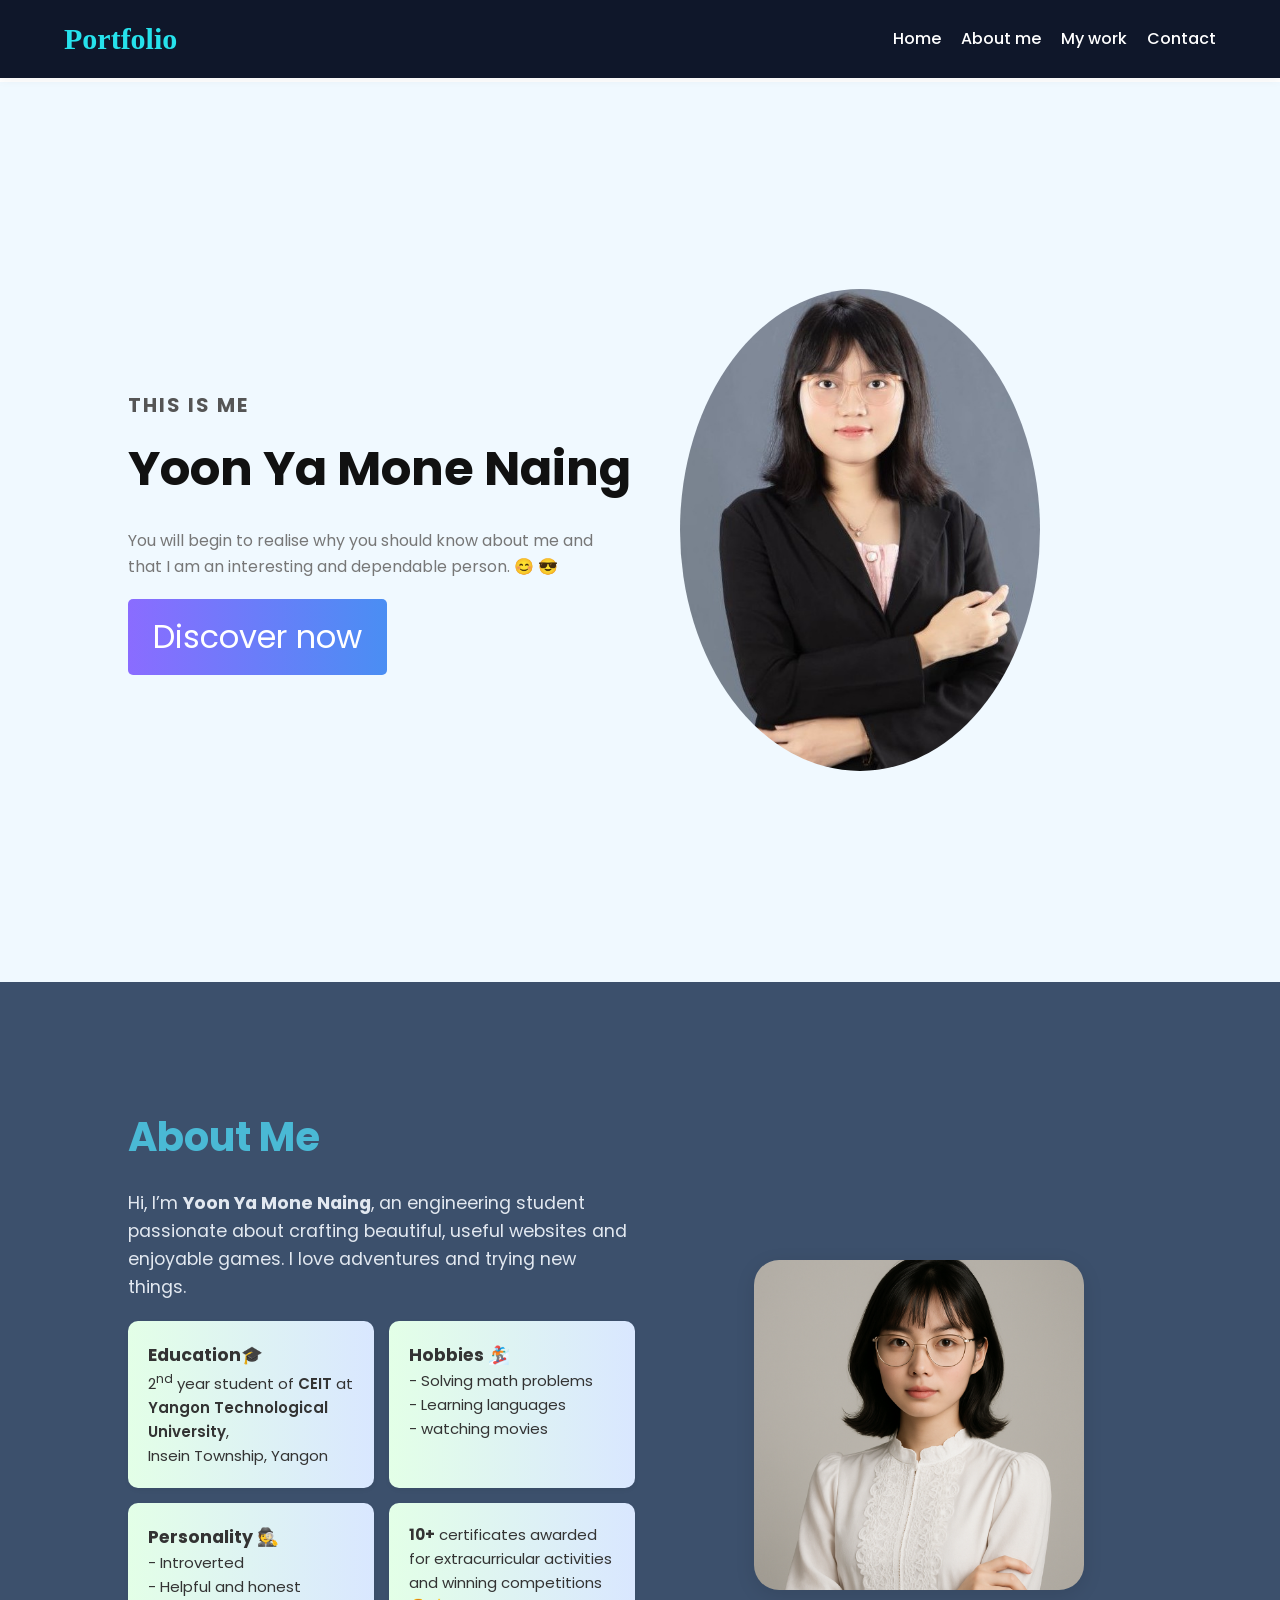
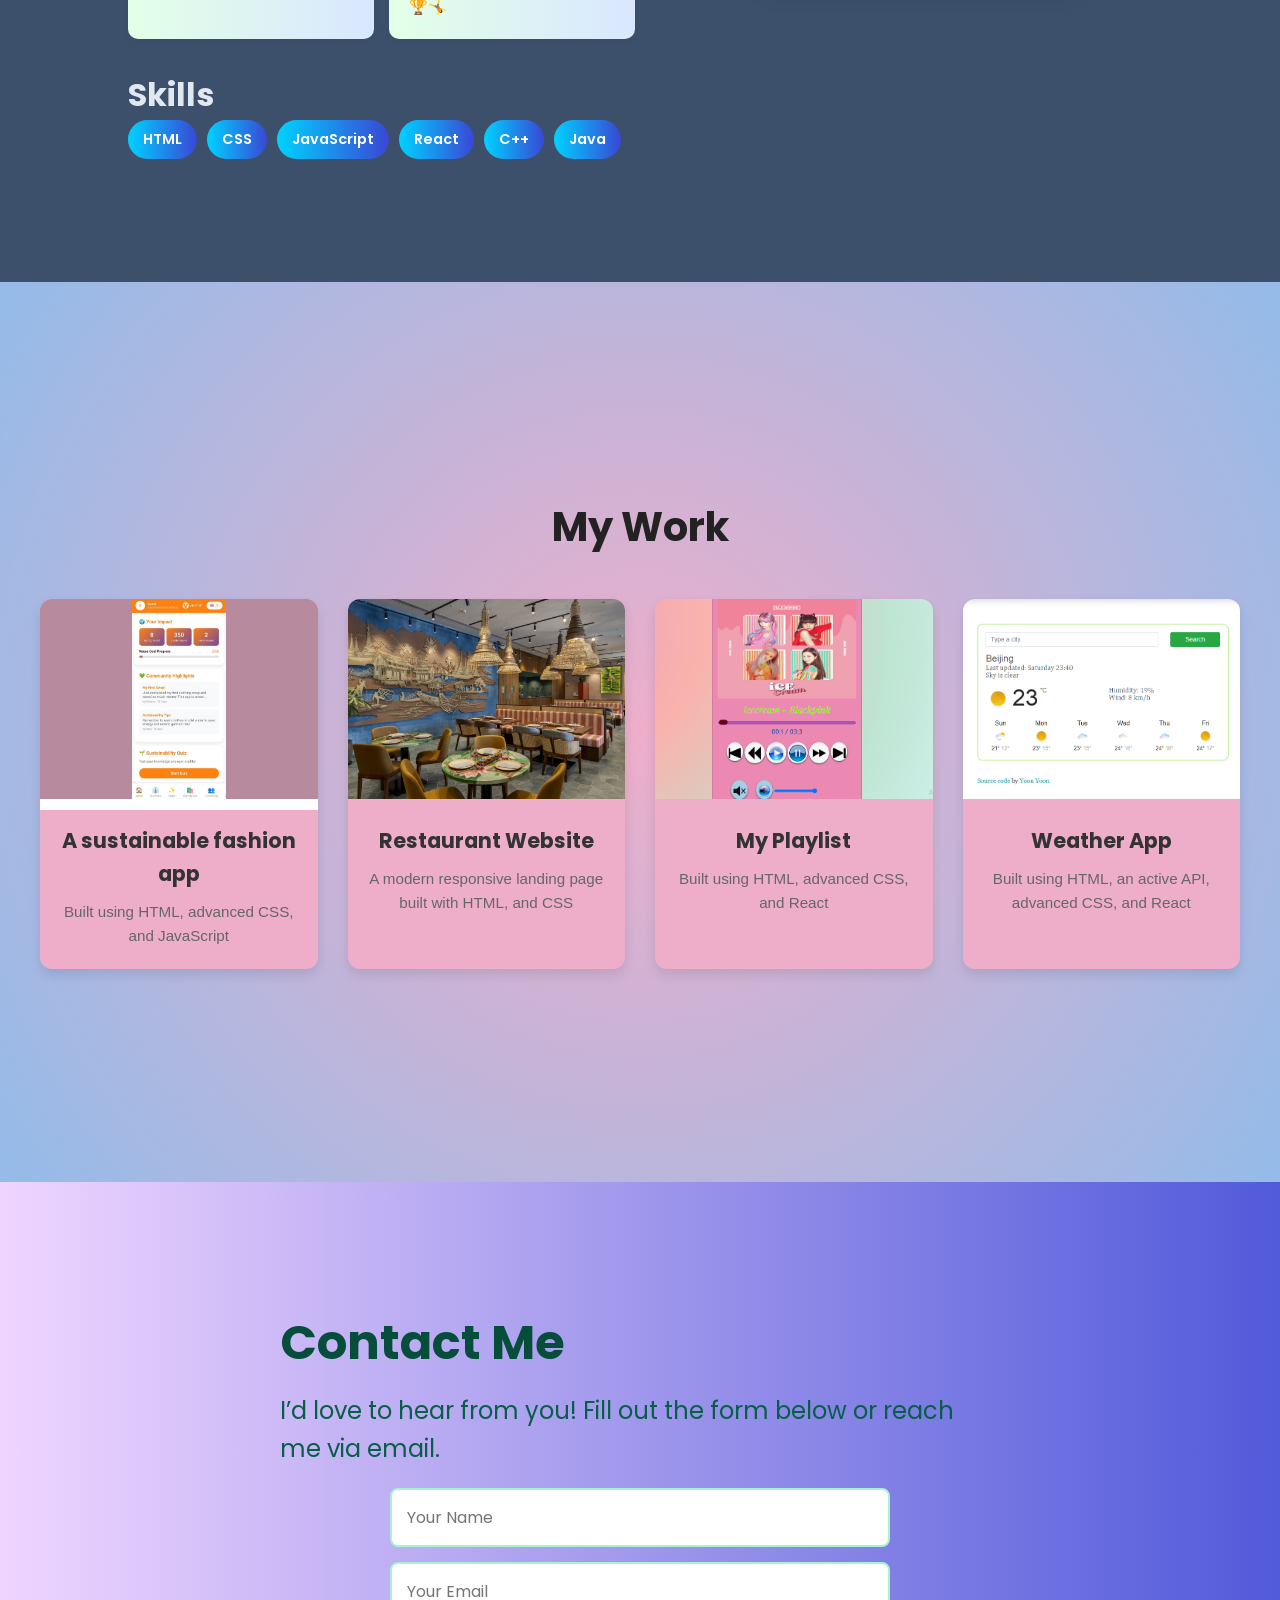
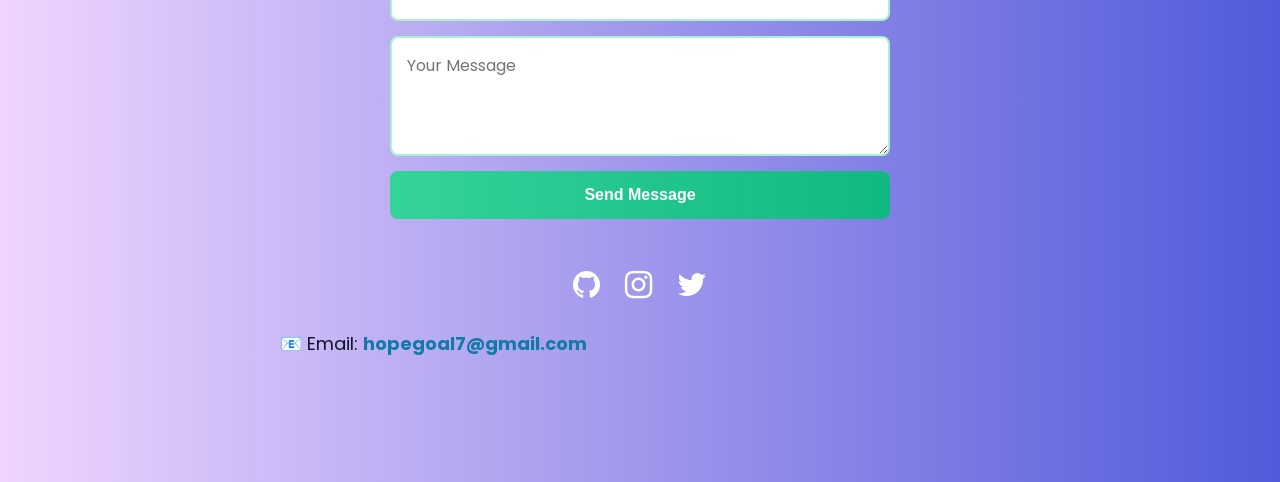
==== index.html @ b11a6882 "Add files via upload" ====
<!DOCTYPE html>
<html lang="en">
<head>
  <meta charset="UTF-8">
  <meta name="viewport" content="width=device-width, initial-scale=1.0">
  <title>My Portfolio</title>
  <link rel="stylesheet" href="index.css">
  <link rel="stylesheet" href="https://cdnjs.cloudflare.com/ajax/libs/font-awesome/4.7.0/css/font-awesome.min.css">
  <link href="https://fonts.googleapis.com/css2?family=Poppins:wght@300;400;600;700&display=swap" rel="stylesheet">
</head>
<body>

    <header> 
  <nav class="navbar">
    <div class="logo">Portfolio</div>
    <ul class="nav-links">
      <li><a href="#home" >Home</a></li>
      <li><a href="#about">About me</a></li>
      <li><a href="#work">My work</a></li>
      <li><a href="#contact">Contact</a></li>
    </ul>
  </nav>
</header>

  <section id="home" class="myphoto">
    <div class="myphoto-text">
      <h4>This is me</h4>
      <h1>Yoon Ya Mone Naing</h1>
      <p>
        You will begin to realise why you should know about me and <br> that I am an interesting and dependable person. &#128522; &#128526;
      </p>
      <a href="#about" class="btn">Discover now
      </a>
    </div>
    <div class="myphoto-image">
      <div class="image-frame">
        <img src="images/photo_2025-09-05_22-44-38.jpg" alt="Profile Picture">
      </div>
    </div>
    
  </section>

<section id="about">
  <div class="about-container">
    <div class="about-text">
      <h2>About Me</h2>
      <p>
        Hi, I’m <strong>Yoon Ya Mone Naing</strong>, an engineering student passionate about
        crafting beautiful, useful websites and enjoyable games. I love adventures and trying new things. 

      </p>
      <div class="about-facts">
        <div class="fact">
          <h3><strong>Education🎓 </strong></h3>
          <div>2<sup>nd</sup> year student of <acronym title="Computer Engineering and Information Technology">CEIT</acronym> at</div>
          <div><acronym title="Top First Engineering University in Myanmar">Yangon Technological University</acronym>,</div>
          <div>Insein Township, Yangon</div>
        </div>

        <div class="fact">
          <h3><strong>Hobbies  &#127938;</strong></h3>
          <div>- Solving math problems</div>
          <div>- Learning languages</div>
          <div>- watching movies</div>
        </div>
        <div class="fact">
          <h3><strong>Personality &#128373;</strong></h3>
          <div>- Introverted</div>
          <div>- Helpful and honest</div>

        </div>

        <div class="fact"> <strong>10+</strong> certificates awarded for extracurricular activities and winning competitions &#x1F3C6;&#129336;</div>
</div>

      <h4>Skills</h4>
      <div class="skills">
        <span class="skill">HTML</span>
        <span class="skill">CSS</span>
        <span class="skill">JavaScript</span>
        <span class="skill">React</span>
        <span class="skill">C++</span>
        <span class="skill">Java</span>
      </div>
    </div>

    <div class="about-image">
      <img src="images/me.png" alt="About Me Photo">
    </div>
  </div>
</section>


<section id="work">
  <div class="container">
    <h2>My Work</h2>
    <div class="projects">
      
      <div class="project-card fashion-card">
        <a href="https://yhope12.github.io/fashion-app/yoon.html" target="_blank" class="fashion-img">
        <img src="images/FASHION.jpg" alt="Project 2 preview" style="object-fit: contain; background: #b88a9e;">
        <h3>A sustainable fashion app</h3>
        <p>Built using HTML, advanced CSS, and JavaScript</p>
        </a>
      </div>

      <div class="project-card">
        <a href="Restaurant/Home.html" target="_blank" >
        <img src="images/restaurant.jpg" alt="Project 1 preview">
        <h3>Restaurant Website</h3>
        <p>A modern responsive landing page built with HTML, and CSS </p>
        </a>
      </div>

      <div class="project-card">
        <a href="https://yhope12.github.io/playMusic/yoon.html" target="_blank">
        <img src="images/p3.png" alt="Project 3 preview">
        <h3>My Playlist</h3>
        <p> Built using HTML, advanced CSS, and React</p>
        </a> 
      </div>

      <div class="project-card">
        <a href="https://yhope12.github.io/MyWeatherApp/index.html" target="_blank" >
        <img src="images/p1.png" alt="Project 4 preview">
        <h3>Weather App</h3>
        <p>Built using HTML, an active API, advanced CSS, and React</p>
        </a>
      </div>

    </div>
  </div>
</section>


<section id="contact">
  <div class="contact-container">
    <h2>Contact Me</h2>
    <p>I’d love to hear from you! Fill out the form below or reach me via email.</p>

    <form class="contact-form">
      <input type="text" placeholder="Your Name" required>
      <input type="email" placeholder="Your Email" required>
      <textarea placeholder="Your Message" required></textarea>
      <button type="submit">Send Message</button>
    </form>

    
     <div class="social-links">
      <a href="https://github.com/Yhope12" target="_blank" title="GitHub Profile">
        <i class="fa fa-github"></i>
      </a>
      <a href="https://www.instagram.com/YoonYoon" target="_blank" title="Instagram Profile">
        <i class="fa fa-instagram"></i>
      </a>
      <a href="https://www.twitter.com/YoonYoon" target="_blank" title="Twitter Profile">
        <i class="fa fa-twitter"></i>
      </a>
    </div>

    <div class="contact-info">
      <div>📧 Email: <a href="mailto:hopegoal7@gmail.com">hopegoal7@gmail.com</a></div>
    </div>
  </div>
</section>
</body>
</html>
---- index.css ----
* {
  margin: 0;
  padding: 0;
  box-sizing: border-box;
}

html {
  scroll-behavior: smooth;
}

body {
  font-family: 'Poppins', sans-serif;
  color: #333;
  line-height: 1.6;
  margin: 0;
  padding-top: 82px;
  overflow-x: hidden;
}

header {
  width: 100%;
  background: #0f172a;
  padding: 15px 5%;
  box-shadow: 0 2px 10px rgba(0,0,0,0.05);
  position: fixed; 
  top: 0;
  left: 0;
  z-index: 1000;
}

.navbar {
  display: flex;
  align-items: center;
  justify-content: space-between;
  gap: 24px;
  max-width: 1200px;
  margin: 0 auto;
  flex-wrap: wrap;
}

.logo {
  font-size: 30px;
  font-weight: 700;
  color: #26e2ec;
  font-family: Cambria, Cochin, Georgia, Times, 'Times New Roman', serif;
}

.nav-links {
  list-style: none;
  display: flex;
  flex-wrap: wrap;
  justify-content: center;
  gap: 20px;
}

.nav-links li a {
  text-decoration: none;
  color: #fff;
  font-weight: 500;
  transition: 0.3s;
}

.nav-links li a.active,
.nav-links li a:hover {
  color: #d236f5;
}

section {
  min-height: 100vh;
  display: flex;
  justify-content: center;
  align-items: center;
  font-size: 2rem;
  scroll-margin-top: 100px;
}

.myphoto {
  display: flex;
  flex-wrap: wrap;
  align-items: center;
  justify-content: space-between;
  gap: 40px;
  background: #f0f9ff;
  padding: 40px 10%;
}

.myphoto-text {
  flex: 1 1 320px;
  max-width: 620px;
}

.myphoto-text h4 {
  font-size: 20px;
  text-transform: uppercase;
  letter-spacing: 2px;
  color: #555;
  margin-bottom: 10px;
}

.myphoto-text h1 {
  font-size: clamp(2.4rem, 5vw, 3rem);
  font-weight: 700;
  margin-bottom: 20px;
  color: #111;
}

.myphoto-text p {
  font-size: 1rem;
  color: #777;
  margin-bottom: 20px;
}

.myphoto-image {
  flex: 1 1 280px;
  display: flex;
  justify-content: center;
}

.myphoto-image img {
  margin-top: 10px;
  width: min(100%, 360px);
  border-radius: 50%;
}

.btn {
  display: inline-block;
  padding: 12px 25px;
  background: linear-gradient(90deg, #8a6cff, #4a8ef3);
  color: #fff;
  border-radius: 5px;
  text-decoration: none;
  font-weight: 400;
  transition: background 0.3s;
}
.btn:hover {
  background: linear-gradient(90deg, #4a8ef3, #8a6cff);
}

.buttons {
  display: flex;
  gap: 1rem;
  margin-left: 120px;
}

#about {
  padding: 80px 10%;
  background: #3c506c;
  color:#e2e8f0;
}

.about-container {
  display: flex;
  flex-wrap: wrap;
  align-items: center;
  justify-content: space-between;
  gap: 50px;
  width: 100%;
  max-width: 1200px;
}

.about-text {
  flex: 1 1 320px;
}

.about-text h2 {
  font-size: 2.5rem;
  margin-bottom: 20px;
  color: #4ab9d5;
}

.about-text p {
  font-size: 1.1rem;
  margin-bottom: 20px;
}
acronym{
  text-decoration: none;
  font-weight: 600;
  cursor:help;
}
.about-facts {
  display: grid;
  grid-template-columns: repeat(2, 1fr);
  gap: 15px;
  margin-bottom: 30px;
}

.fact {
  background: linear-gradient(90deg, #e3ffe7 0%, #d9e7ff 100%);
  color: #333;
  padding: 20px;
  border-radius: 10px;
  text-align:left;
  font-size: 15px;
  box-shadow: 0 2px 5px rgba(0,0,0,0.05);
}

.skills {
  display: flex;
  flex-wrap: wrap;
  gap: 10px;
}

.skill {
  background: linear-gradient(90deg, #00d2ff 0%, #3a47d5 100%);
  color: white;
  padding: 8px 15px;
  border-radius: 20px;
  font-size: 0.9rem;
  font-weight: 600;
}

.about-image {
  flex: 1 1 280px;
  text-align: center;
}
.about-image img {
  width: min(100%, 330px);
  border-radius: 25px;
  box-shadow: 0 5px 20px rgba(0,0,0,0.1);
}

/* Work Section */
#work{
  padding: 80px 20px;
  text-align: center;
  background: #EEAECA;
  background: radial-gradient(circle, rgba(238, 174, 202, 1) 0%, rgba(148, 187, 233, 1) 100%);
}

.container {
  width: min(1200px, 100%);
}

#work h2 {
  font-size: 2.5rem;
  margin-bottom: 40px;
  color: #222;
}

.projects {
  display: grid;
  grid-template-columns: repeat(auto-fit, minmax(240px, 1fr));
  gap: 30px;
}

.project-card {
  background: #EEAECA;
  border-radius: 12px;
  box-shadow: 0 6px 12px rgba(0,0,0,0.1);
  width: 100%;
  overflow: hidden;
  transition: transform 0.3s ease, box-shadow 0.3s ease;
  cursor: pointer;
}

.project-card:hover {
  transform: translateY(-8px);
  box-shadow: 0 12px 24px rgba(0,0,0,0.15);
}

.project-card img {
  width: 100%;
  height: 200px;
  object-fit: cover;
}
.fashion-card .fashion-img {
  width: 100%;
  height: 300px;
  object-fit: contain;
  background: #fff;
}
.project-card h3 {
  margin: 10px 0;
  font-size: 1.3rem;
  color: #333;
}
.project-card a{
  text-decoration: none;
}
.project-card p {
  padding: 0 15px 20px;
  font-size: 0.95rem;
  font-family: 'Lucida Sans', 'Lucida Sans Regular', 'Lucida Grande', 'Lucida Sans Unicode', Geneva, Verdana, sans-serif;
  color: #666;
}

#contact {
  justify-content: center;
  padding: 80px 10%;
  background: linear-gradient(90deg, #efd5ff 0%, #515ada 100%);
  color:#e2e8f0;
}

.contact-container {
  width: min(100%, 720px);
}

#contact h2 {
  margin-bottom: 10px;
  color: #064e3b;
}

#contact p {
  font-size: clamp(1rem, 2.5vw, 1.5rem);
  margin-bottom: 20px;
  color: #065f46;
}

.contact-form {
  max-width: 500px;
  margin: 0 auto 40px auto;
  display: flex;
  flex-direction: column;
  gap: 15px;
}

.contact-form input,
.contact-form textarea {
  width: 100%;
  padding: 15px;
  border: 2px solid #a7f3d0;
  border-radius: 8px;
  font-size: 1rem;
  font-family: inherit;
  outline: none;
  transition: border 0.3s;
}

.contact-form input:focus,
.contact-form textarea:focus {
  border-color: #34d399;
}

.contact-form textarea {
  min-height: 120px;
  resize: vertical;
}

.contact-form button {
  padding: 15px;
  background: linear-gradient(90deg, #34d399, #10b981);
  border: none;
  border-radius: 8px;
  color: white;
  font-size: 1rem;
  font-weight: bold;
  cursor: pointer;
  transition: background 0.3s;
}

.contact-form button:hover {
  background: linear-gradient(90deg, #10b981, #34d399);
}

.contact-info div {
  font-size: large;
  color: #0f172a;
}

.contact-info a {
  color: #117ba8;
  text-decoration: none;
  font-weight: bold;
}

.contact-info a:hover {
  color:whitesmoke;
}

.social-links {
  display: flex;
  justify-content: center;
  gap: 25px;
  margin-top: 20px;
  margin-bottom: 20px;
}

.social-links a {
  font-size: 2rem;
  color: #fff;
  transition: color 0.3s ease, transform 0.3s ease;
}

.social-links a:hover {
  color:#00d2ff;
  transform: translateY(-5px);
}

@media (max-width: 900px) {
  body {
    padding-top: 110px;
  }

  section {
    min-height: auto;
  }

  .myphoto,
  #about,
  #contact {
    padding: 72px 6%;
  }

  .myphoto {
    justify-content: center;
    text-align: center;
  }

  .myphoto-text {
    max-width: 100%;
  }

  .about-container {
    gap: 36px;
  }

  .about-facts {
    grid-template-columns: 1fr;
  }
}

@media (max-width: 640px) {
  body {
    padding-top: 132px;
  }

  header {
    padding: 14px 6%;
  }

  .navbar {
    justify-content: center;
  }

  .logo {
    font-size: 26px;
  }

  .nav-links {
    gap: 12px 18px;
  }

  .nav-links li a {
    font-size: 0.95rem;
  }

  .myphoto,
  #about,
  #work,
  #contact {
    padding: 56px 5%;
  }

  .myphoto-text h4 {
    font-size: 0.95rem;
  }

  .myphoto-text p br {
    display: none;
  }

  .about-text h2,
  #work h2 {
    font-size: 2rem;
  }

  .project-card img,
  .fashion-card .fashion-img {
    height: auto;
  }

  .contact-form {
    margin-bottom: 32px;
  }

  .social-links {
    gap: 18px;
  }
}
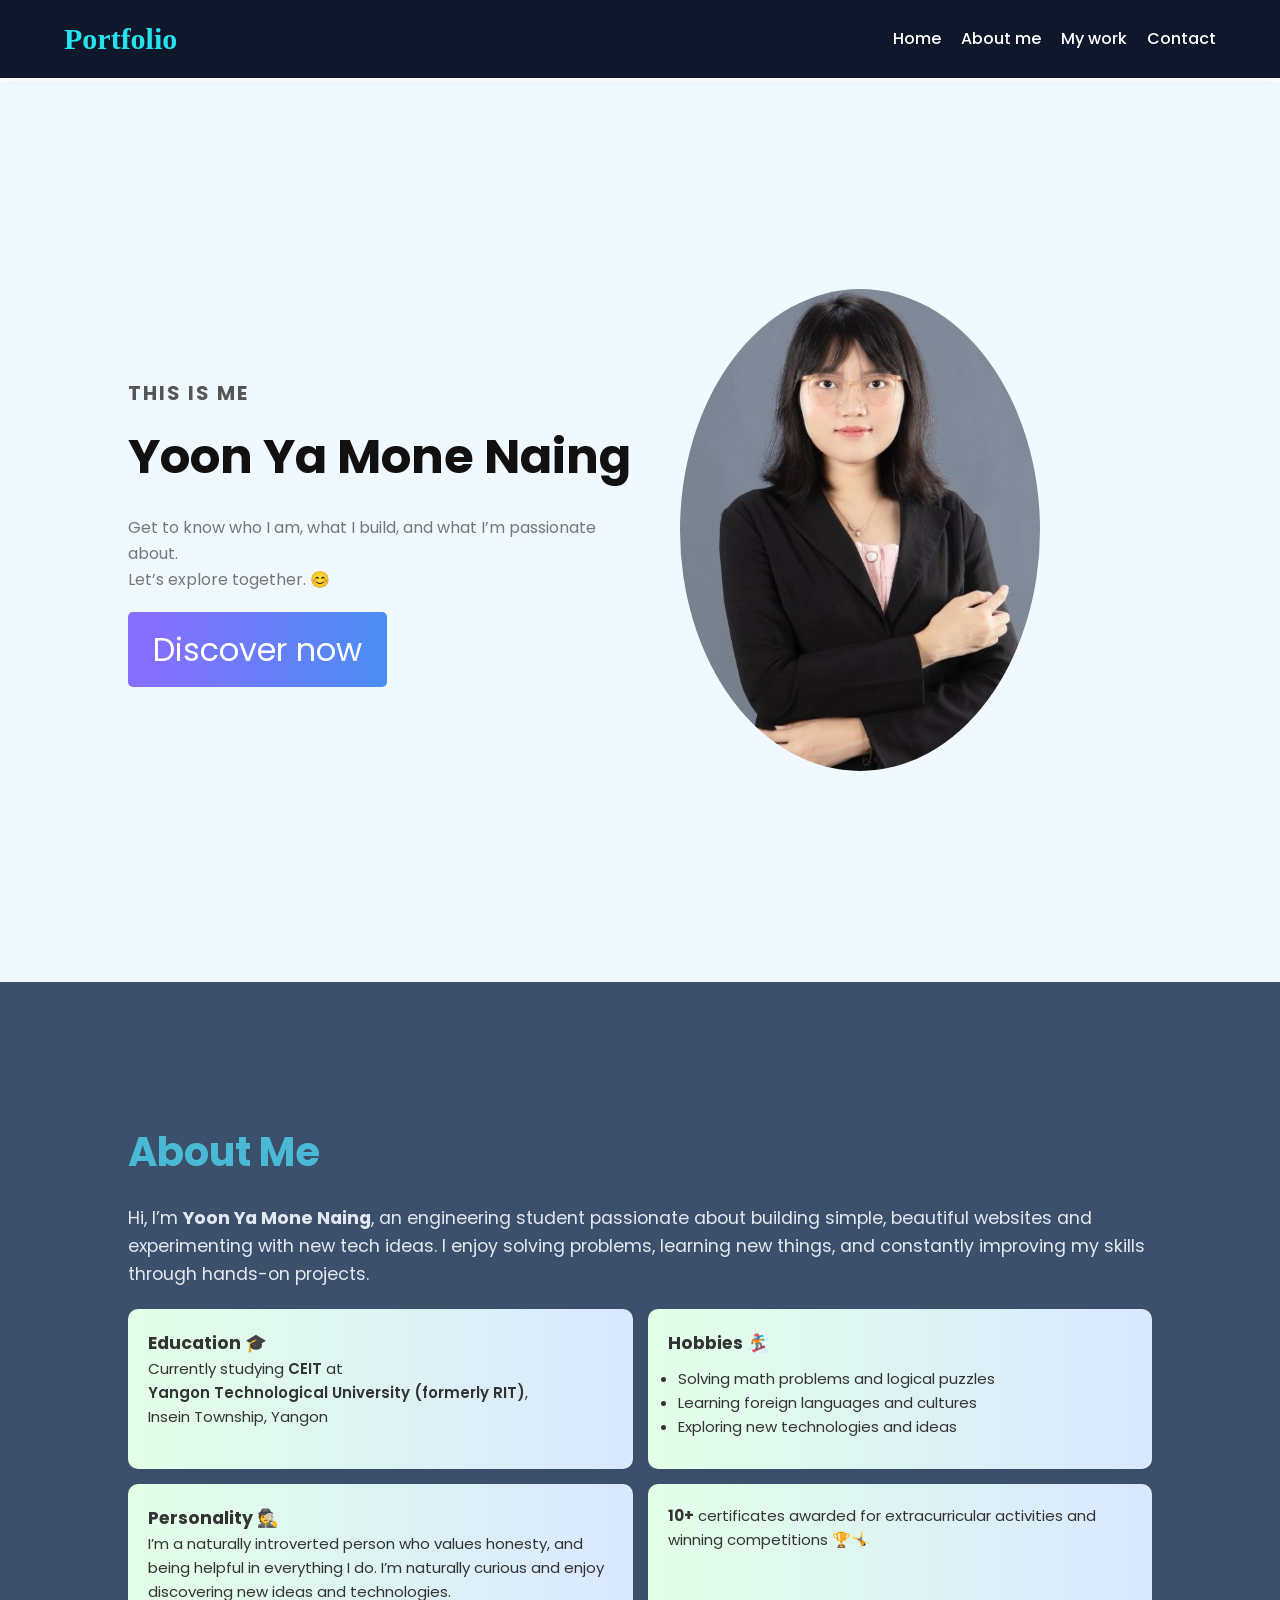
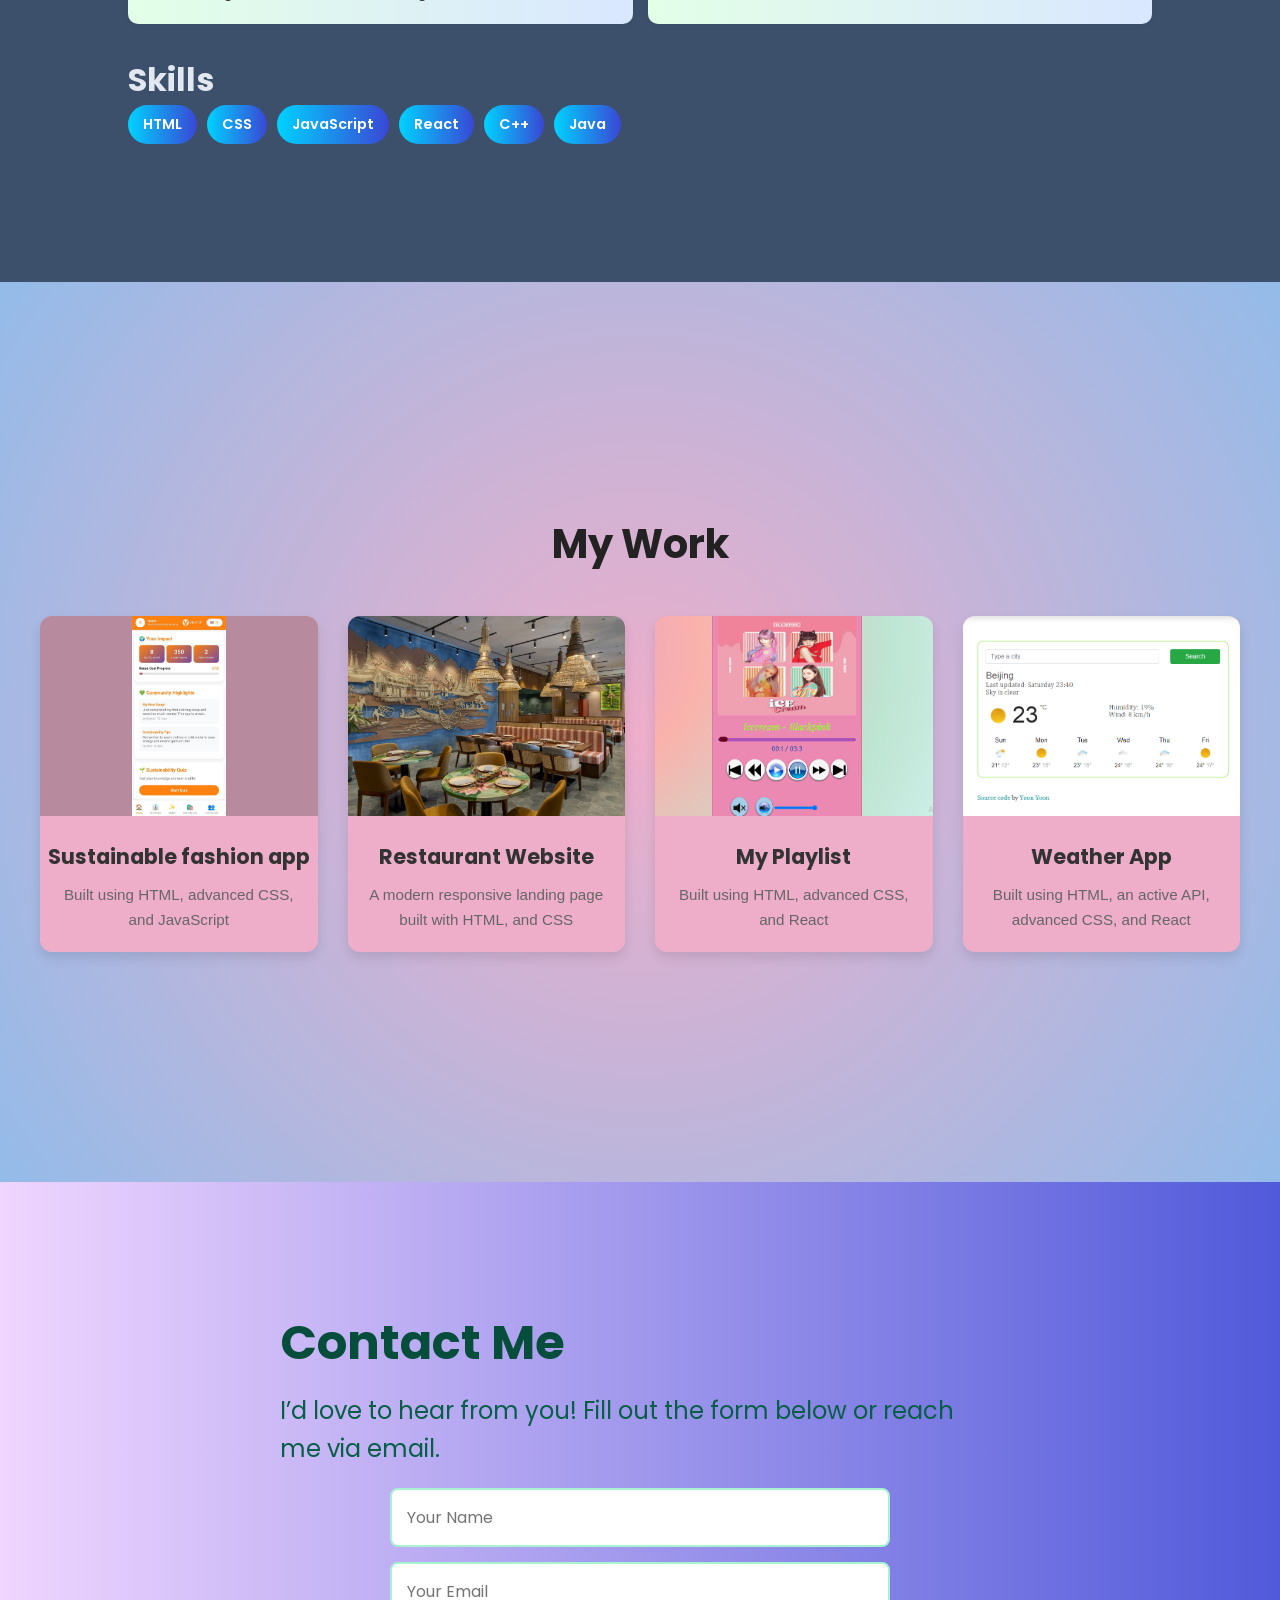
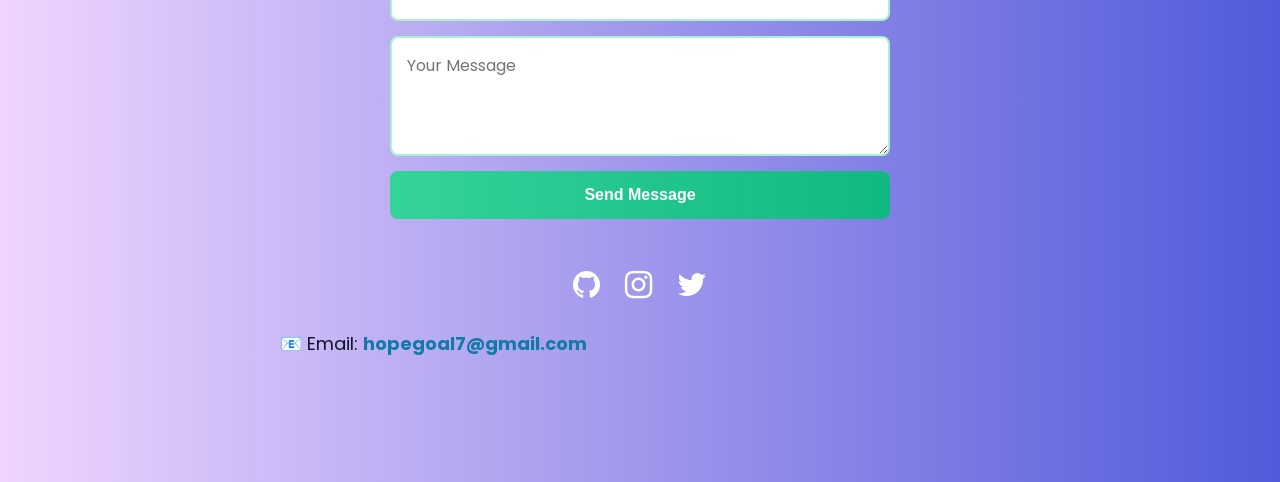
==== commit ed654993: "Update index.html" ====
--- a/index.html
+++ b/index.html
@@ -9,159 +9,155 @@
   <link href="https://fonts.googleapis.com/css2?family=Poppins:wght@300;400;600;700&display=swap" rel="stylesheet">
 </head>
 <body>
-
-    <header> 
-  <nav class="navbar">
-    <div class="logo">Portfolio</div>
-    <ul class="nav-links">
-      <li><a href="#home" >Home</a></li>
-      <li><a href="#about">About me</a></li>
-      <li><a href="#work">My work</a></li>
-      <li><a href="#contact">Contact</a></li>
-    </ul>
-  </nav>
-</header>
+  <header>
+    <nav class="navbar">
+      <div class="logo">Portfolio</div>
+      <ul class="nav-links">
+        <li><a href="#home">Home</a></li>
+        <li><a href="#about">About me</a></li>
+        <li><a href="#work">My work</a></li>
+        <li><a href="#contact">Contact</a></li>
+      </ul>
+    </nav>
+  </header>
 
   <section id="home" class="myphoto">
     <div class="myphoto-text">
       <h4>This is me</h4>
       <h1>Yoon Ya Mone Naing</h1>
       <p>
-        You will begin to realise why you should know about me and <br> that I am an interesting and dependable person. &#128522; &#128526;
+        Get to know who I am, what I build, and what I’m passionate about.<br>
+        Let’s explore together. 😊
       </p>
-      <a href="#about" class="btn">Discover now
-      </a>
+      <a href="#about" class="btn">Discover now</a>
     </div>
     <div class="myphoto-image">
       <div class="image-frame">
         <img src="images/photo_2025-09-05_22-44-38.jpg" alt="Profile Picture">
       </div>
     </div>
-    
   </section>
 
-<section id="about">
-  <div class="about-container">
-    <div class="about-text">
-      <h2>About Me</h2>
-      <p>
-        Hi, I’m <strong>Yoon Ya Mone Naing</strong>, an engineering student passionate about
-        crafting beautiful, useful websites and enjoyable games. I love adventures and trying new things. 
+  <section id="about">
+    <div class="about-container">
+      <div class="about-text">
+        <h2>About Me</h2>
+        <p>
+          Hi, I’m <strong>Yoon Ya Mone Naing</strong>, an engineering student passionate about
+          building simple, beautiful websites and experimenting with new tech ideas. I enjoy
+          solving problems, learning new things, and constantly improving my skills through
+          hands-on projects.
+        </p>
+        <div class="about-facts">
+          <div class="fact">
+            <h3><strong>Education 🎓</strong></h3>
+            <div>Currently studying <acronym title="Computer Engineering and Information Technology">CEIT</acronym> at</div>
+            <div><acronym title="Top First Engineering University in Myanmar">Yangon Technological University (formerly RIT)</acronym>,</div>
+            <div>Insein Township, Yangon</div>
+          </div>
 
-      </p>
-      <div class="about-facts">
-        <div class="fact">
-          <h3><strong>Education🎓 </strong></h3>
-          <div>2<sup>nd</sup> year student of <acronym title="Computer Engineering and Information Technology">CEIT</acronym> at</div>
-          <div><acronym title="Top First Engineering University in Myanmar">Yangon Technological University</acronym>,</div>
-          <div>Insein Township, Yangon</div>
+          <div class="fact">
+            <h3><strong>Hobbies &#127938;</strong></h3>
+            <ul style="padding: 10px;">
+              <li>Solving math problems and logical puzzles</li>
+              <li>Learning foreign languages and cultures</li>
+              <li>Exploring new technologies and ideas</li>
+            </ul>
+            <div></div>
+          </div>
+
+          <div class="fact">
+            <h3><strong>Personality &#128373;</strong></h3>
+            <div>I’m a naturally introverted person who values honesty, and being helpful in everything I do. I’m naturally curious and enjoy discovering new ideas and technologies.</div>
+          </div>
+
+          <div class="fact"><strong>10+</strong> certificates awarded for extracurricular activities and winning competitions &#x1F3C6;&#129336;</div>
         </div>
 
-        <div class="fact">
-          <h3><strong>Hobbies  &#127938;</strong></h3>
-          <div>- Solving math problems</div>
-          <div>- Learning languages</div>
-          <div>- watching movies</div>
+        <h4>Skills</h4>
+        <div class="skills">
+          <span class="skill">HTML</span>
+          <span class="skill">CSS</span>
+          <span class="skill">JavaScript</span>
+          <span class="skill">React</span>
+          <span class="skill">C++</span>
+          <span class="skill">Java</span>
         </div>
-        <div class="fact">
-          <h3><strong>Personality &#128373;</strong></h3>
-          <div>- Introverted</div>
-          <div>- Helpful and honest</div>
+      </div>
 
+      <!-- <div class="about-image">
+        <img src="images/me.png" alt="About Me Photo">
+      </div> -->
+    </div>
+  </section>
+
+  <section id="work">
+    <div class="container">
+      <h2>My Work</h2>
+      <div class="projects">
+        <div class="project-card">
+          <a href="https://yhope12.github.io/fashion-app/yoon.html" target="_blank" class="fashion-img">
+            <img src="images/FASHION.jpg" alt="Project 2 preview" style="object-fit: contain; background: #b88a9e;">
+            <h3>Sustainable fashion app</h3>
+            <p>Built using HTML, advanced CSS, and JavaScript</p>
+          </a>
         </div>
 
-        <div class="fact"> <strong>10+</strong> certificates awarded for extracurricular activities and winning competitions &#x1F3C6;&#129336;</div>
-</div>
+        <div class="project-card">
+          <a href="Restaurant/Home.html" target="_blank">
+            <img src="images/restaurant.jpg" alt="Project 1 preview">
+            <h3>Restaurant Website</h3>
+            <p>A modern responsive landing page built with HTML, and CSS</p>
+          </a>
+        </div>
 
-      <h4>Skills</h4>
-      <div class="skills">
-        <span class="skill">HTML</span>
-        <span class="skill">CSS</span>
-        <span class="skill">JavaScript</span>
-        <span class="skill">React</span>
-        <span class="skill">C++</span>
-        <span class="skill">Java</span>
+        <div class="project-card">
+          <a href="https://yhope12.github.io/playMusic/yoon.html" target="_blank">
+            <img src="images/p3.png" alt="Project 3 preview">
+            <h3>My Playlist</h3>
+            <p>Built using HTML, advanced CSS, and React</p>
+          </a>
+        </div>
+
+        <div class="project-card">
+          <a href="https://yhope12.github.io/MyWeatherApp/index.html" target="_blank">
+            <img src="images/p1.png" alt="Project 4 preview">
+            <h3>Weather App</h3>
+            <p>Built using HTML, an active API, advanced CSS, and React</p>
+          </a>
+        </div>
       </div>
     </div>
+  </section>
 
-    <div class="about-image">
-      <img src="images/me.png" alt="About Me Photo">
-    </div>
-  </div>
-</section>
+  <section id="contact">
+    <div class="contact-container">
+      <h2>Contact Me</h2>
+      <p>I’d love to hear from you! Fill out the form below or reach me via email.</p>
 
+      <form class="contact-form">
+        <input type="text" placeholder="Your Name" required>
+        <input type="email" placeholder="Your Email" required>
+        <textarea placeholder="Your Message" required></textarea>
+        <button type="submit">Send Message</button>
+      </form>
 
-<section id="work">
-  <div class="container">
-    <h2>My Work</h2>
-    <div class="projects">
-      
-      <div class="project-card fashion-card">
-        <a href="https://yhope12.github.io/fashion-app/yoon.html" target="_blank" class="fashion-img">
-        <img src="images/FASHION.jpg" alt="Project 2 preview" style="object-fit: contain; background: #b88a9e;">
-        <h3>A sustainable fashion app</h3>
-        <p>Built using HTML, advanced CSS, and JavaScript</p>
+      <div class="social-links">
+        <a href="https://github.com/Yhope12" target="_blank" title="GitHub Profile">
+          <i class="fa fa-github"></i>
+        </a>
+        <a href="https://www.instagram.com/YoonYoon" target="_blank" title="Instagram Profile">
+          <i class="fa fa-instagram"></i>
+        </a>
+        <a href="https://www.twitter.com/YoonYoon" target="_blank" title="Twitter Profile">
+          <i class="fa fa-twitter"></i>
         </a>
       </div>
 
-      <div class="project-card">
-        <a href="Restaurant/Home.html" target="_blank" >
-        <img src="images/restaurant.jpg" alt="Project 1 preview">
-        <h3>Restaurant Website</h3>
-        <p>A modern responsive landing page built with HTML, and CSS </p>
-        </a>
+      <div class="contact-info">
+        <div>📧 Email: <a href="mailto:hopegoal7@gmail.com">hopegoal7@gmail.com</a></div>
       </div>
-
-      <div class="project-card">
-        <a href="https://yhope12.github.io/playMusic/yoon.html" target="_blank">
-        <img src="images/p3.png" alt="Project 3 preview">
-        <h3>My Playlist</h3>
-        <p> Built using HTML, advanced CSS, and React</p>
-        </a> 
-      </div>
-
-      <div class="project-card">
-        <a href="https://yhope12.github.io/MyWeatherApp/index.html" target="_blank" >
-        <img src="images/p1.png" alt="Project 4 preview">
-        <h3>Weather App</h3>
-        <p>Built using HTML, an active API, advanced CSS, and React</p>
-        </a>
-      </div>
-
     </div>
-  </div>
-</section>
-
-
-<section id="contact">
-  <div class="contact-container">
-    <h2>Contact Me</h2>
-    <p>I’d love to hear from you! Fill out the form below or reach me via email.</p>
-
-    <form class="contact-form">
-      <input type="text" placeholder="Your Name" required>
-      <input type="email" placeholder="Your Email" required>
-      <textarea placeholder="Your Message" required></textarea>
-      <button type="submit">Send Message</button>
-    </form>
-
-    
-     <div class="social-links">
-      <a href="https://github.com/Yhope12" target="_blank" title="GitHub Profile">
-        <i class="fa fa-github"></i>
-      </a>
-      <a href="https://www.instagram.com/YoonYoon" target="_blank" title="Instagram Profile">
-        <i class="fa fa-instagram"></i>
-      </a>
-      <a href="https://www.twitter.com/YoonYoon" target="_blank" title="Twitter Profile">
-        <i class="fa fa-twitter"></i>
-      </a>
-    </div>
-
-    <div class="contact-info">
-      <div>📧 Email: <a href="mailto:hopegoal7@gmail.com">hopegoal7@gmail.com</a></div>
-    </div>
-  </div>
-</section>
+  </section>
 </body>
 </html>
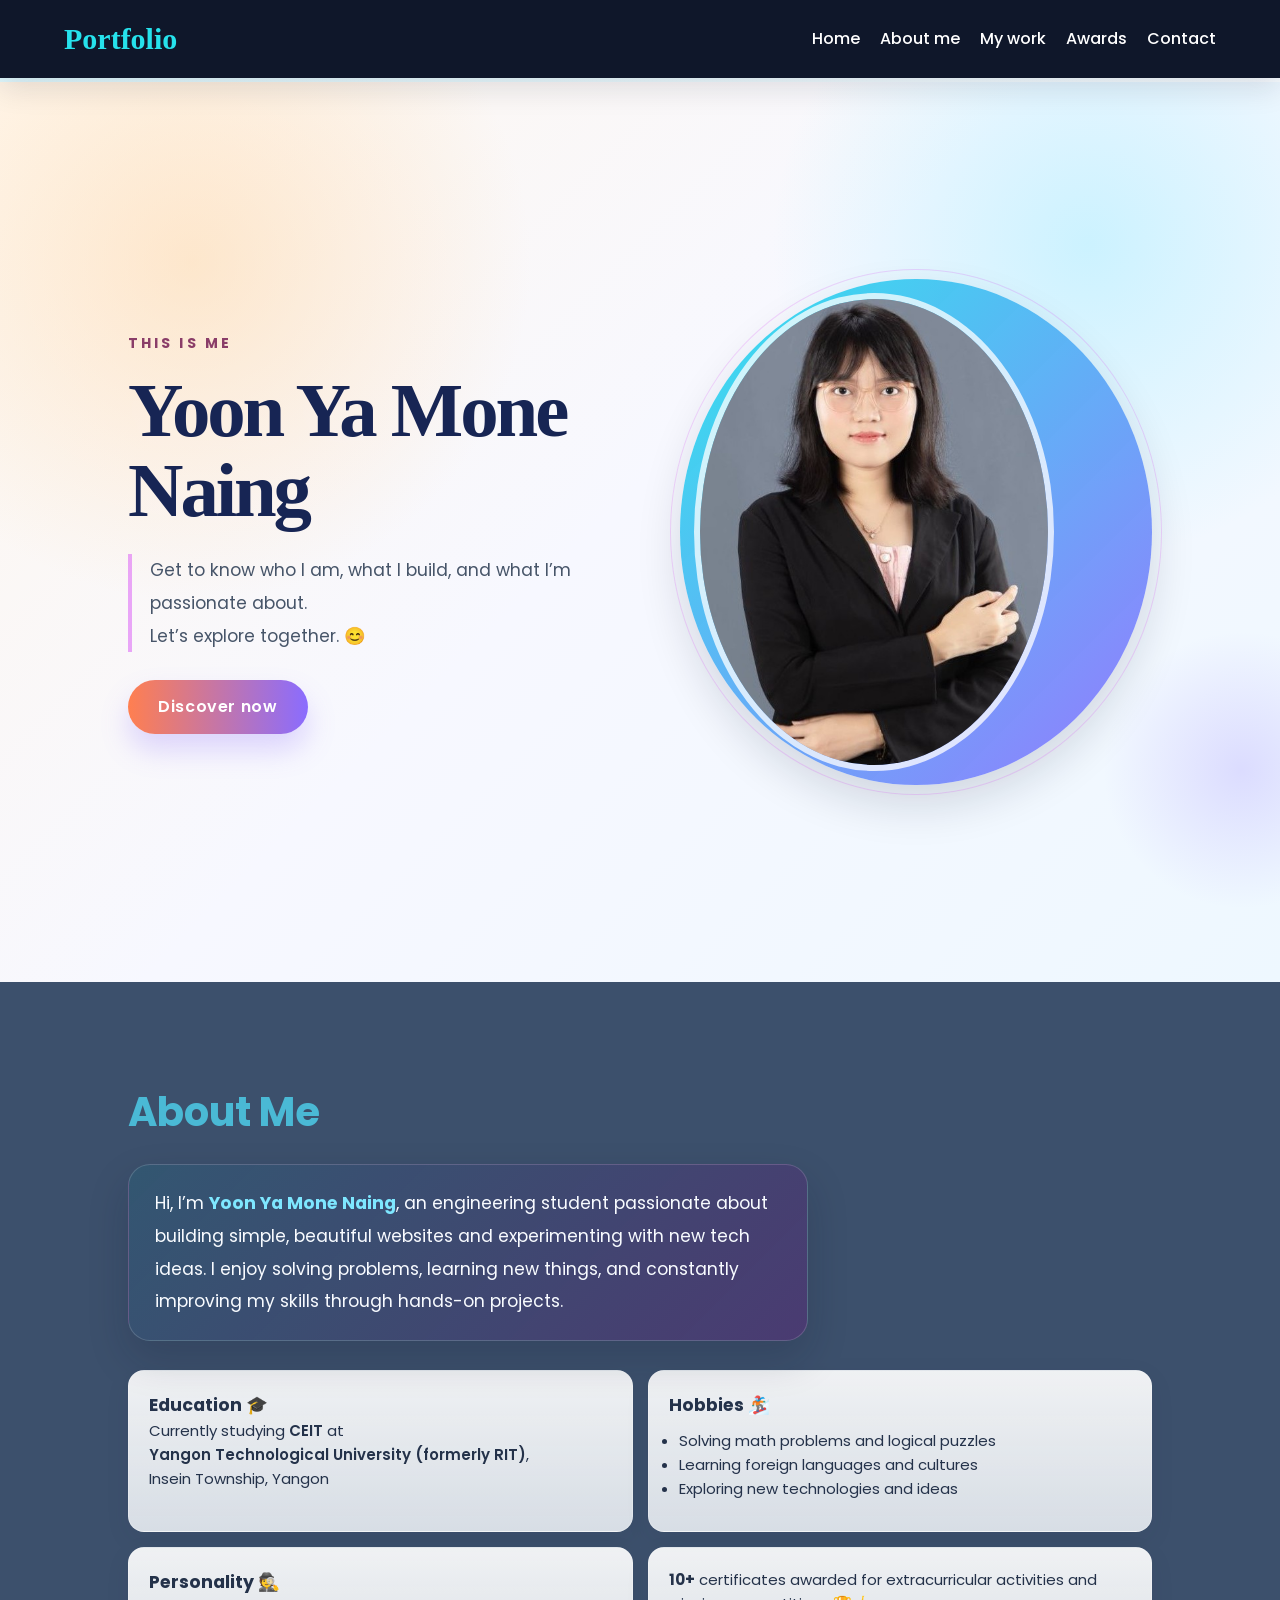
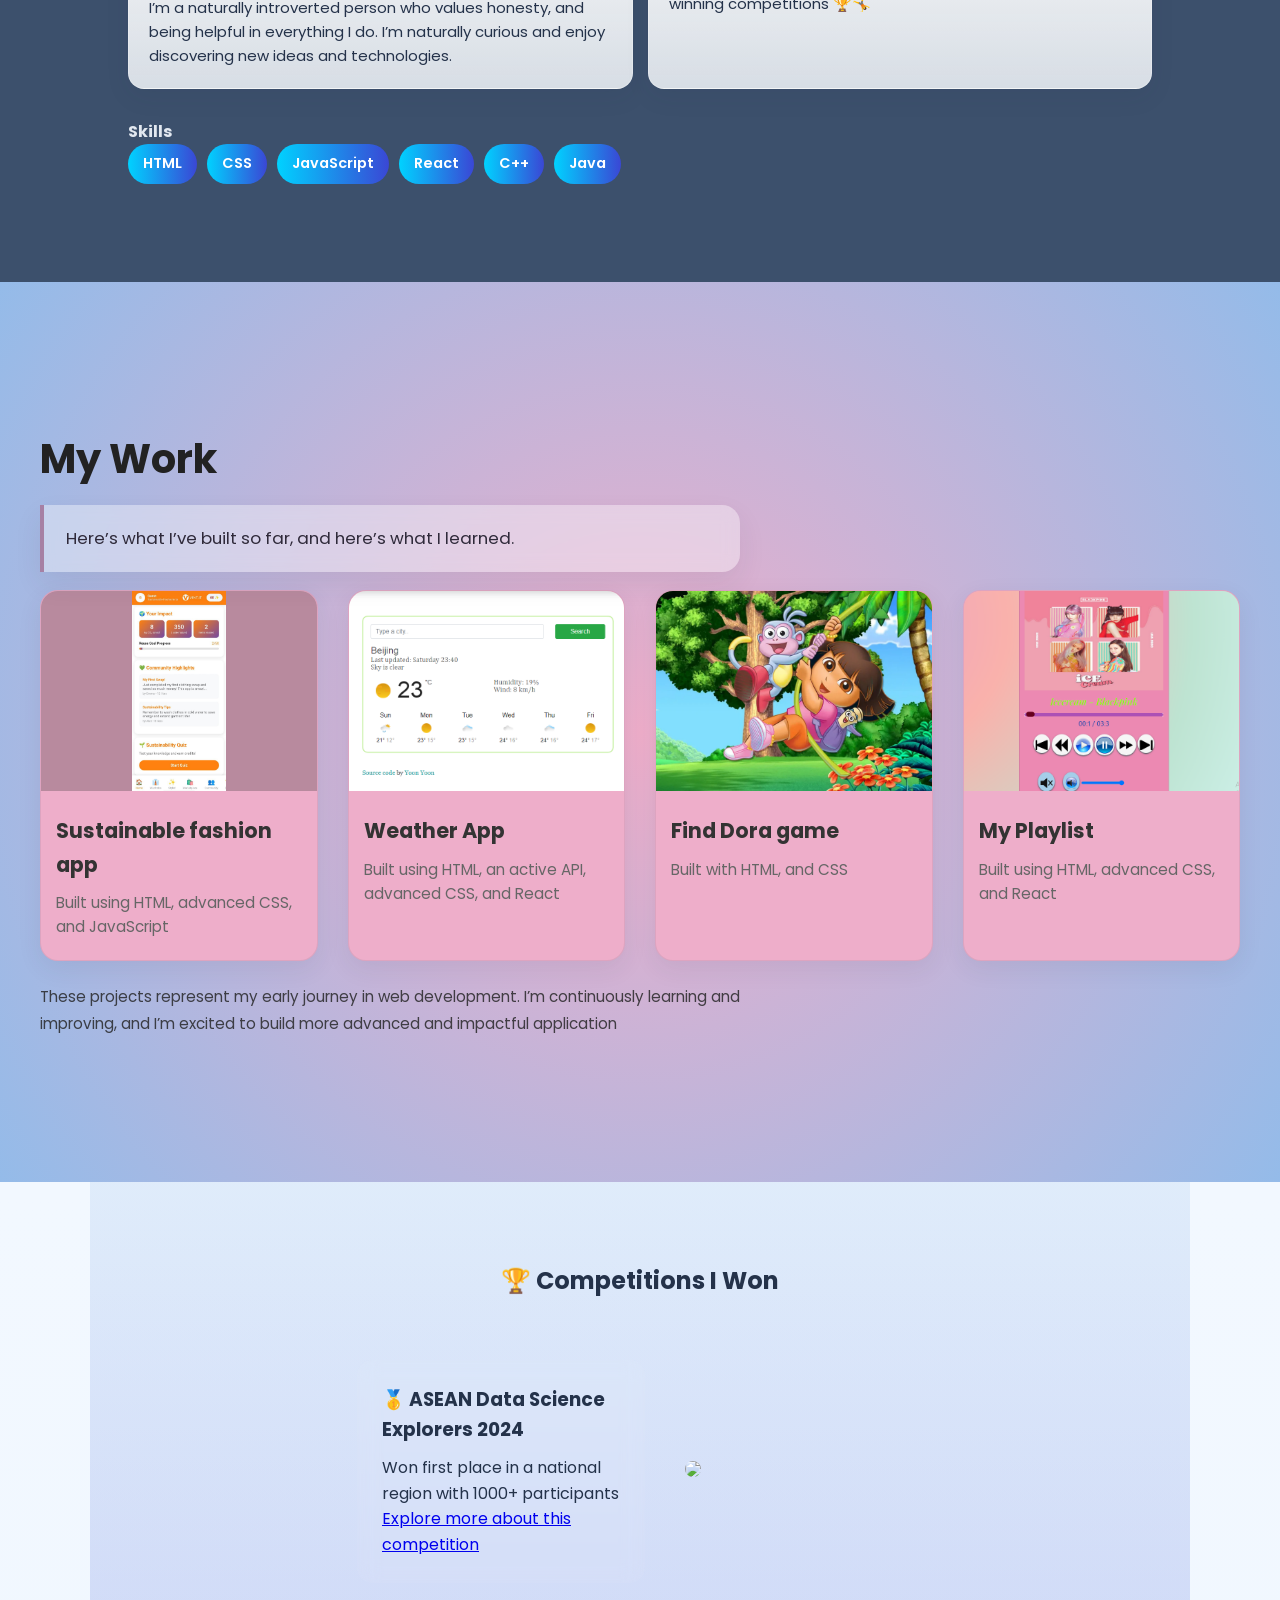
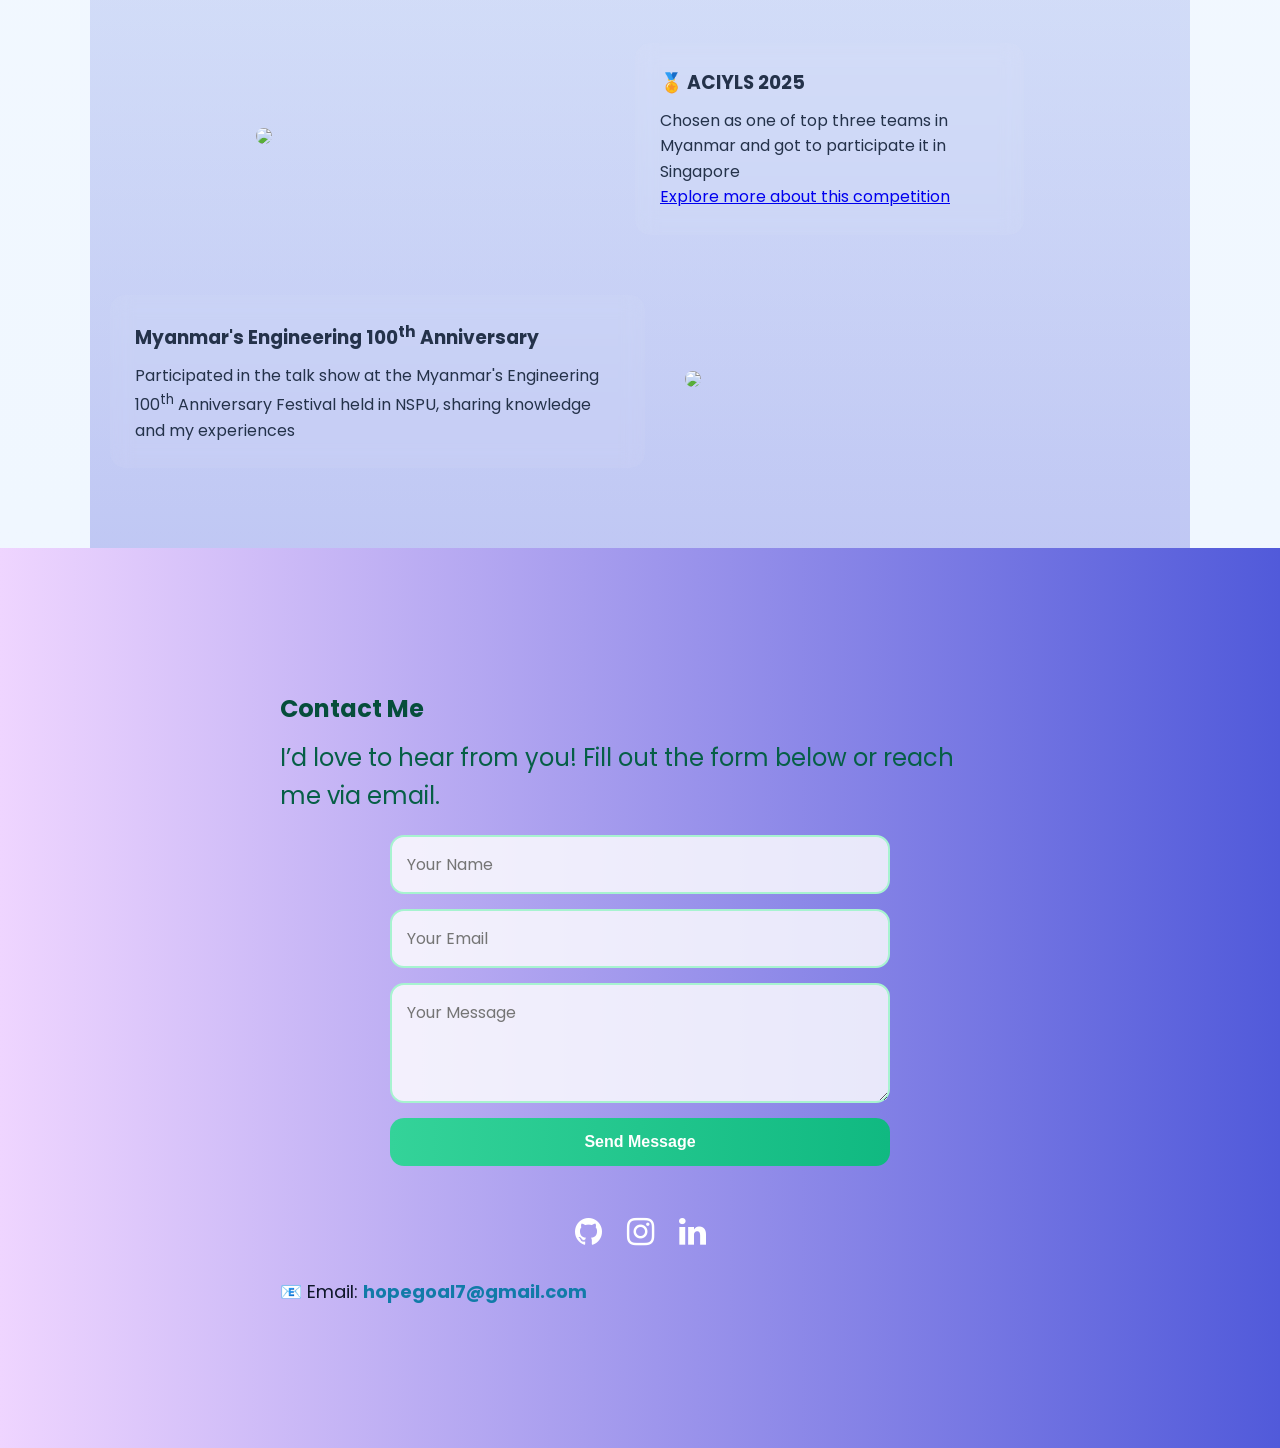
==== commit 609c68ee: "Update index.html" ====
--- a/index.html
+++ b/index.html
@@ -16,7 +16,9 @@
         <li><a href="#home">Home</a></li>
         <li><a href="#about">About me</a></li>
         <li><a href="#work">My work</a></li>
+        <li><a href="#awards">Awards</a></li>
         <li><a href="#contact">Contact</a></li>
+        
       </ul>
     </nav>
   </header>
@@ -94,6 +96,7 @@
   <section id="work">
     <div class="container">
       <h2>My Work</h2>
+      <p>Here’s what I’ve built so far, and here’s what I learned.</p>
       <div class="projects">
         <div class="project-card">
           <a href="https://yhope12.github.io/fashion-app/yoon.html" target="_blank" class="fashion-img">
@@ -103,11 +106,19 @@
           </a>
         </div>
 
+         <div class="project-card">
+          <a href="https://yhope12.github.io/MyWeatherApp/index.html" target="_blank">
+            <img src="images/p1.png" alt="Project 4 preview">
+            <h3>Weather App</h3>
+            <p>Built using HTML, an active API, advanced CSS, and React</p>
+          </a>
+        </div>
+
         <div class="project-card">
-          <a href="Restaurant/Home.html" target="_blank">
-            <img src="images/restaurant.jpg" alt="Project 1 preview">
-            <h3>Restaurant Website</h3>
-            <p>A modern responsive landing page built with HTML, and CSS</p>
+          <a href="DoraExplorer/dora.html" target="_blank">
+            <img src="images/doratheexplorer.webp" alt="Project 1 preview">
+            <h3>Find Dora game </h3>
+            <p>Built with HTML, and CSS</p>
           </a>
         </div>
 
@@ -119,16 +130,51 @@
           </a>
         </div>
 
-        <div class="project-card">
-          <a href="https://yhope12.github.io/MyWeatherApp/index.html" target="_blank">
-            <img src="images/p1.png" alt="Project 4 preview">
-            <h3>Weather App</h3>
-            <p>Built using HTML, an active API, advanced CSS, and React</p>
-          </a>
-        </div>
-      </div>
-    </div>
-  </section>
+      </div>
+
+      <small>These projects represent my early journey in web development. I’m continuously learning and improving, and I’m excited to build more advanced and impactful application</small>
+    </div>
+  </section>
+
+  <section class="competitions" id="awards">
+  <h2>🏆 Competitions I Won</h2>
+
+  <!-- ROW 1 -->
+  <div class="competition-row">
+    <div class="image">
+      <img src="images/adse.jpg">
+    </div>
+    <div class="text">
+      <h3>🥇 ASEAN Data Science Explorers 2024</h3>
+      <p>Won first place in a national region with 1000+ participants</p>
+      <a href="https://aseandse.org/">Explore more about this competition</a>
+    </div>
+  </div>
+
+  <!-- ROW 2 -->
+  <div class="competition-row reverse">
+    <div class="image">
+      <img src="images/Vint-it.jpg">
+    </div>
+    <div class="text">
+      <h3>🏅 ACIYLS 2025</h3>
+      <p>Chosen as one of top three teams in Myanmar and got to participate it in Singapore</p>
+      <a href="https://www.theyouthleadership.org/">Explore more about this competition</a>
+    </div>
+  </div>
+
+  <!-- ROW 3 -->
+  <div class="competition-row">
+    <div class="image">
+      <img src="images/talkshow.jpg">
+    </div>
+    <div class="text">
+      <h3> Myanmar's Engineering 100<sup>th</sup> Anniversary</h3>
+      <p>Participated in the talk show at the  Myanmar's Engineering 100<sup>th</sup> Anniversary Festival held in NSPU, sharing knowledge and my experiences </p>
+    </div>
+  </div>
+
+</section>
 
   <section id="contact">
     <div class="contact-container">
@@ -146,11 +192,11 @@
         <a href="https://github.com/Yhope12" target="_blank" title="GitHub Profile">
           <i class="fa fa-github"></i>
         </a>
-        <a href="https://www.instagram.com/YoonYoon" target="_blank" title="Instagram Profile">
+        <a href="https://www.instagram.com/sourcandy_yoon?igsh=YTczc2l1dGlkMjE2" target="_blank" title="Instagram Profile">
           <i class="fa fa-instagram"></i>
         </a>
-        <a href="https://www.twitter.com/YoonYoon" target="_blank" title="Twitter Profile">
-          <i class="fa fa-twitter"></i>
+        <a href="https://www.linkedin.com/in/yoon-ya-mone-naing-929835395" target="_blank" title="LinkedIn Profile">
+          <i class="fa fa-linkedin"></i>
         </a>
       </div>
 
--- a/index.css
+++ b/index.css
@@ -1,167 +1,273 @@
 
-* {
-  margin: 0;
-  padding: 0;
-  box-sizing: border-box;
-}
-
-html {
-  scroll-behavior: smooth;
-}
-
-body {
-  font-family: 'Poppins', sans-serif;
-  color: #333;
-  line-height: 1.6;
-  margin: 0;
-  padding-top: 82px;
-  overflow-x: hidden;
-}
-
-header {
-  width: 100%;
-  background: #0f172a;
+* {
+  margin: 0;
+  padding: 0;
+  box-sizing: border-box;
+}
+
+html {
+  scroll-behavior: smooth;
+}
+
+:root {
+  --ink: #24324a;
+  --muted: #475569;
+  --surface: #ffffff;
+  --surface-soft: #f7f9fc;
+  --line: rgba(36, 50, 74, 0.12);
+  --brand: #ff7f50;
+  --brand-deep: #8a3d68;
+  --accent: #8a6cff;
+  --accent-soft: rgba(210, 54, 245, 0.18);
+  --shadow-sm: 0 8px 24px rgba(36, 50, 74, 0.08);
+  --shadow-lg: 0 20px 45px rgba(15, 23, 42, 0.14);
+}
+
+body {
+  font-family: 'Poppins', sans-serif;
+  color: var(--ink);
+  line-height: 1.6;
+  margin: 0;
+  padding-top: 82px;
+  overflow-x: hidden;
+  background:
+    radial-gradient(circle at top left, rgba(38, 226, 236, 0.12), transparent 28%),
+    linear-gradient(180deg, #f8fbff 0%, #eef6ff 100%);
+  animation: fade-in 0.8s ease-out;
+}
+
+header {
+  width: 100%;
+  background: #0f172a;
   padding: 15px 5%;
-  box-shadow: 0 2px 10px rgba(0,0,0,0.05);
+  box-shadow: 0 10px 30px rgba(15, 23, 42, 0.12);
   position: fixed; 
   top: 0;
   left: 0;
   z-index: 1000;
-}
-
-.navbar {
-  display: flex;
-  align-items: center;
-  justify-content: space-between;
-  gap: 24px;
-  max-width: 1200px;
-  margin: 0 auto;
-  flex-wrap: wrap;
-}
+  backdrop-filter: blur(12px);
+  animation: slide-down 0.7s ease-out;
+}
+
+.navbar {
+  display: flex;
+  align-items: center;
+  justify-content: space-between;
+  gap: 24px;
+  max-width: 1200px;
+  margin: 0 auto;
+  flex-wrap: wrap;
+}
 
 .logo {
   font-size: 30px;
   font-weight: 700;
   color: #26e2ec;
   font-family: Cambria, Cochin, Georgia, Times, 'Times New Roman', serif;
-}
-
-.nav-links {
-  list-style: none;
-  display: flex;
-  flex-wrap: wrap;
-  justify-content: center;
-  gap: 20px;
-}
+  transition: transform 0.3s ease, text-shadow 0.3s ease;
+}
+
+.logo:hover {
+  transform: translateY(-2px) scale(1.03);
+  text-shadow: 0 0 18px rgba(38, 226, 236, 0.4);
+}
+
+.nav-links {
+  list-style: none;
+  display: flex;
+  flex-wrap: wrap;
+  justify-content: center;
+  gap: 20px;
+}
 
 .nav-links li a {
+  position: relative;
   text-decoration: none;
   color: #fff;
   font-weight: 500;
-  transition: 0.3s;
+  transition: color 0.3s ease, transform 0.3s ease;
+}
+
+.nav-links li a::after {
+  content: "";
+  position: absolute;
+  left: 0;
+  bottom: -6px;
+  width: 100%;
+  height: 2px;
+  background: linear-gradient(90deg, #26e2ec, var(--accent));
+  transform: scaleX(0);
+  transform-origin: left;
+  transition: transform 0.3s ease;
 }
 
 .nav-links li a.active,
 .nav-links li a:hover {
   color: #d236f5;
-}
-
-section {
-  min-height: 100vh;
-  display: flex;
-  justify-content: center;
-  align-items: center;
-  font-size: 2rem;
-  scroll-margin-top: 100px;
-}
-
-.myphoto {
-  display: flex;
-  flex-wrap: wrap;
-  align-items: center;
-  justify-content: space-between;
-  gap: 40px;
-  background: #f0f9ff;
-  padding: 40px 10%;
-}
-
-.myphoto-text {
-  flex: 1 1 320px;
-  max-width: 620px;
-}
+  transform: translateY(-2px);
+}
+
+.nav-links li a.active::after,
+.nav-links li a:hover::after {
+  transform: scaleX(1);
+}
+
+section {
+  min-height: 100vh;
+  display: flex;
+  justify-content: center;
+  align-items: center;
+  scroll-margin-top: 100px;
+}
+
+.myphoto {
+  display: flex;
+  flex-wrap: wrap;
+  align-items: center;
+  justify-content: space-between;
+  gap: 40px;
+  background:
+    radial-gradient(circle at 15% 20%, rgba(255, 214, 165, 0.5), transparent 26%),
+    radial-gradient(circle at 85% 18%, rgba(126, 231, 255, 0.35), transparent 24%),
+    linear-gradient(135deg, #fff7ed 0%, #f7f8ff 48%, #eef8ff 100%);
+  padding: 40px 10%;
+  position: relative;
+  overflow: hidden;
+}
+
+.myphoto::before {
+  content: "";
+  position: absolute;
+  inset: auto -8% 8% auto;
+  width: 280px;
+  height: 280px;
+  border-radius: 50%;
+  background: radial-gradient(circle, rgba(138, 108, 255, 0.2), transparent 70%);
+  animation: pulse-glow 8s ease-in-out infinite;
+}
+
+.myphoto-text {
+  flex: 1 1 320px;
+  max-width: 620px;
+  animation: float-up 0.8s ease-out both;
+  position: relative;
+  z-index: 1;
+}
 
 .myphoto-text h4 {
-  font-size: 20px;
+  display: inline-flex;
+  align-items: center;
+  gap: 10px;
+  padding: 0;
+  font-size: 0.88rem;
   text-transform: uppercase;
-  letter-spacing: 2px;
-  color: #555;
-  margin-bottom: 10px;
-}
-
-.myphoto-text h1 {
-  font-size: clamp(2.4rem, 5vw, 3rem);
-  font-weight: 700;
-  margin-bottom: 20px;
-  color: #111;
-}
-
-.myphoto-text p {
-  font-size: 1rem;
-  color: #777;
-  margin-bottom: 20px;
-}
-
-.myphoto-image {
-  flex: 1 1 280px;
-  display: flex;
-  justify-content: center;
-}
-
-.myphoto-image img {
-  margin-top: 10px;
-  width: min(100%, 360px);
-  border-radius: 50%;
-}
+  letter-spacing: 0.22em;
+  color: #8a3d68;
+  margin-bottom: 16px;
+}
+
+.myphoto-text h1 {
+  font-size: clamp(2.9rem, 6vw, 4.8rem);
+  font-weight: 700;
+  line-height: 1.05;
+  letter-spacing: -0.04em;
+  margin-bottom: 22px;
+  color: #172554;
+  font-family: Georgia, 'Times New Roman', serif;
+  text-shadow: 0 10px 30px rgba(255, 255, 255, 0.18);
+}
+
+.myphoto-text p {
+  max-width: 560px;
+  font-size: 1.08rem;
+  line-height: 1.9;
+  color: #475569;
+  margin-bottom: 28px;
+  padding-left: 18px;
+  border-left: 4px solid rgba(210, 54, 245, 0.42);
+}
+
+.myphoto-image {
+  flex: 1 1 280px;
+  display: flex;
+  justify-content: center;
+  animation: float-up 1s ease-out both;
+  position: relative;
+  z-index: 1;
+}
+
+.image-frame {
+  position: relative;
+  border-radius: 50%;
+  padding: 14px;
+  background: linear-gradient(135deg, rgba(38, 226, 236, 0.95), rgba(138, 108, 255, 0.9));
+  box-shadow: var(--shadow-lg);
+  animation: bob 6s ease-in-out infinite;
+}
+
+.image-frame::before {
+  content: "";
+  position: absolute;
+  inset: -10px;
+  border: 1px solid rgba(210, 54, 245, 0.18);
+  border-radius: 50%;
+}
+
+.myphoto-image img {
+  width: min(100%, 360px);
+  border-radius: 50%;
+  display: block;
+  border: 6px solid rgba(255, 255, 255, 0.75);
+  transition: transform 0.4s ease, box-shadow 0.4s ease;
+}
+
+.image-frame:hover img {
+  transform: scale(1.04);
+  box-shadow: 0 18px 35px rgba(138, 108, 255, 0.24);
+}
 
 .btn {
   display: inline-block;
-  padding: 12px 25px;
-  background: linear-gradient(90deg, #8a6cff, #4a8ef3);
+  padding: 14px 30px;
+  background: linear-gradient(90deg, #ff7f50, #8a6cff);
   color: #fff;
-  border-radius: 5px;
+  border-radius: 999px;
   text-decoration: none;
-  font-weight: 400;
-  transition: background 0.3s;
+  font-weight: 600;
+  letter-spacing: 0.04em;
+  transition: transform 0.3s ease, box-shadow 0.3s ease, background 0.3s ease;
+  box-shadow: 0 16px 28px rgba(138, 108, 255, 0.26);
 }
 .btn:hover {
-  background: linear-gradient(90deg, #4a8ef3, #8a6cff);
-}
-
-.buttons {
-  display: flex;
-  gap: 1rem;
-  margin-left: 120px;
-}
-
-#about {
-  padding: 80px 10%;
-  background: #3c506c;
-  color:#e2e8f0;
-}
-
-.about-container {
-  display: flex;
-  flex-wrap: wrap;
-  align-items: center;
-  justify-content: space-between;
-  gap: 50px;
-  width: 100%;
-  max-width: 1200px;
-}
-
-.about-text {
-  flex: 1 1 320px;
-}
+  background: linear-gradient(90deg, #8a6cff, #ff7f50);
+  transform: translateY(-3px);
+  box-shadow: 0 20px 34px rgba(138, 108, 255, 0.34);
+}
+
+.btn:active {
+  transform: translateY(0);
+}
+
+#about {
+  padding: 80px 10%;
+  background: #3c506c;
+  color:#e2e8f0;
+}
+
+.about-container {
+  display: flex;
+  flex-wrap: wrap;
+  align-items: center;
+  justify-content: space-between;
+  gap: 50px;
+  width: 100%;
+  max-width: 1200px;
+}
+
+.about-text {
+  flex: 1 1 320px;
+  animation: float-up 0.85s ease-out both;
+}
 
 .about-text h2 {
   font-size: 2.5rem;
@@ -173,10 +279,39 @@
   font-size: 1.1rem;
   margin-bottom: 20px;
 }
-acronym{
+
+.about-text > p:first-of-type {
+  position: relative;
+  max-width: 680px;
+  padding: 22px 26px;
+  margin-bottom: 28px;
+  border-radius: 22px;
+  font-size: 1.08rem;
+  line-height: 1.9;
+  color: #f8fbff;
+  background:
+    linear-gradient(135deg, rgba(74, 185, 213, 0.22), rgba(210, 54, 245, 0.18)),
+    rgba(15, 23, 42, 0.34);
+  border: 1px solid rgba(255, 255, 255, 0.16);
+  box-shadow: 0 18px 40px rgba(15, 23, 42, 0.18);
+  backdrop-filter: blur(10px);
+  animation: intro-card-in 1s ease-out both;
+  transition: transform 0.3s ease, box-shadow 0.3s ease;
+}
+
+.about-text > p:first-of-type strong {
+  color: #7ee7ff;
+  font-weight: 700;
+}
+
+.about-text > p:first-of-type:hover {
+  transform: translateY(-4px);
+  box-shadow: 0 24px 46px rgba(15, 23, 42, 0.24);
+}
+acronym {
   text-decoration: none;
   font-weight: 600;
-  cursor:help;
+  cursor: help;
 }
 .about-facts {
   display: grid;
@@ -186,13 +321,20 @@
 }
 
 .fact {
-  background: linear-gradient(90deg, #e3ffe7 0%, #d9e7ff 100%);
-  color: #333;
+  background: linear-gradient(180deg, rgba(255, 255, 255, 0.92), rgba(241, 245, 249, 0.86));
+  color: var(--ink);
   padding: 20px;
-  border-radius: 10px;
-  text-align:left;
+  border-radius: 16px;
+  text-align: left;
   font-size: 15px;
-  box-shadow: 0 2px 5px rgba(0,0,0,0.05);
+  box-shadow: var(--shadow-sm);
+  transition: transform 0.35s ease, box-shadow 0.35s ease;
+  border: 1px solid rgba(255, 255, 255, 0.24);
+}
+
+.fact:hover {
+  transform: translateY(-5px);
+  box-shadow: 0 18px 30px rgba(15, 23, 42, 0.14);
 }
 
 .skills {
@@ -208,104 +350,225 @@
   border-radius: 20px;
   font-size: 0.9rem;
   font-weight: 600;
-}
-
-.about-image {
-  flex: 1 1 280px;
-  text-align: center;
-}
-.about-image img {
-  width: min(100%, 330px);
-  border-radius: 25px;
-  box-shadow: 0 5px 20px rgba(0,0,0,0.1);
-}
+  transition: transform 0.3s ease, box-shadow 0.3s ease, filter 0.3s ease;
+}
+
+.skill:hover {
+  transform: translateY(-4px);
+  box-shadow: 0 10px 20px rgba(58, 71, 213, 0.22);
+  filter: brightness(1.08);
+}
+
+.about-image {
+  flex: 1 1 280px;
+  text-align: center;
+  animation: float-up 1s ease-out both;
+}
+.about-image img {
+  width: min(100%, 330px);
+  border-radius: 25px;
+  box-shadow: 0 5px 20px rgba(0,0,0,0.1);
+  transition: transform 0.4s ease, box-shadow 0.4s ease;
+}
+
+.about-image img:hover {
+  transform: translateY(-8px) scale(1.02);
+  box-shadow: 0 18px 38px rgba(15, 23, 42, 0.18);
+}
 
 /* Work Section */
-#work{
-  padding: 80px 20px;
-  text-align: center;
-  background: #EEAECA;
-  background: radial-gradient(circle, rgba(238, 174, 202, 1) 0%, rgba(148, 187, 233, 1) 100%);
-}
-
-.container {
-  width: min(1200px, 100%);
-}
+#work {
+  padding: 80px 20px;
+  background: radial-gradient(circle, rgba(238, 174, 202, 1) 0%, rgba(148, 187, 233, 1) 100%);
+}
+
+.container {
+  width: min(1200px, 100%);
+}
 
 #work h2 {
   font-size: 2.5rem;
-  margin-bottom: 40px;
+  margin-bottom: 14px;
   color: #222;
-}
-
-.projects {
-  display: grid;
-  grid-template-columns: repeat(auto-fit, minmax(240px, 1fr));
-  gap: 30px;
-}
-
-.project-card {
-  background: #EEAECA;
-  border-radius: 12px;
-  box-shadow: 0 6px 12px rgba(0,0,0,0.1);
-  width: 100%;
-  overflow: hidden;
-  transition: transform 0.3s ease, box-shadow 0.3s ease;
-  cursor: pointer;
-}
+  text-align: left;
+}
+
+#work > .container > p {
+  max-width: 700px;
+  margin-bottom: 18px;
+  padding: 18px 22px;
+  border-left: 4px solid rgba(138, 61, 104, 0.55);
+  border-radius: 0 18px 18px 0;
+  font-size: 1.05rem;
+  line-height: 1.85;
+  text-align: left;
+  color: #2f2a3a;
+  background: rgba(255, 255, 255, 0.38);
+  box-shadow: 0 12px 28px rgba(36, 50, 74, 0.08);
+  backdrop-filter: blur(8px);
+}
+
+#work > .container > small {
+  display: block;
+  max-width: 760px;
+  margin-top: 22px;
+  font-size: 0.95rem;
+  line-height: 1.8;
+  text-align: left;
+  color: rgba(34, 34, 34, 0.82);
+}
+
+.projects {
+  display: grid;
+  grid-template-columns: repeat(auto-fit, minmax(240px, 1fr));
+  gap: 30px;
+}
+
+.project-card {
+  background: #EEAECA;
+  border-radius: 18px;
+  box-shadow: var(--shadow-sm);
+  width: 100%;
+  overflow: hidden;
+  transition: transform 0.3s ease, box-shadow 0.3s ease;
+  cursor: pointer;
+  border: 1px solid rgba(36, 50, 74, 0.08);
+}
 
 .project-card:hover {
   transform: translateY(-8px);
-  box-shadow: 0 12px 24px rgba(0,0,0,0.15);
+  box-shadow: 0 20px 34px rgba(0,0,0,0.18);
 }
 
 .project-card img {
   width: 100%;
   height: 200px;
   object-fit: cover;
-}
+  transition: transform 0.45s ease, filter 0.45s ease;
+}
+
+.project-card:hover img {
+  transform: scale(1.04);
+  filter: saturate(1.04);
+}
+
 .fashion-card .fashion-img {
   width: 100%;
   height: 300px;
   object-fit: contain;
   background: #fff;
 }
+
+/* MAIN CONTAINER */
+.competitions {
+  display: flex;
+  flex-direction: column; /* ✅ STACK ROWS VERTICALLY */
+  gap: 60px;
+  max-width: 1100px;
+  margin: auto;
+  padding: 80px 20px;
+  background: linear-gradient(
+  180deg,
+  rgba(148, 187, 233, 0.2) 0%,
+  rgba(81, 90, 218, 0.3) 100%
+);
+}
+
+/* EACH ROW */
+.competition-row {
+  display: flex;
+  align-items: center;
+  justify-content: space-between;
+  gap: 40px;
+}
+
+/* ALTERNATING */
+.competition-row:nth-child(even) {
+  flex-direction: row-reverse;
+}
+
+/* IMAGE + TEXT */
+.image, .text {
+  flex: 1;
+}
+
+/* IMAGE */
+.image img {
+  width: 100%;
+  border-radius: 15px;
+  transition: 0.4s ease;
+}
+
+/* TEXT */
+.text {
+  padding: 25px;
+  border-radius: 15px;
+  background: rgba(255,255,255,0.05);
+  backdrop-filter: blur(10px);
+  transition: 0.4s ease;
+}
+.text h3{
+  margin-bottom: 10px;
+}
+/* HOVER */
+.competition-row:hover .image img {
+  transform: scale(1.05);
+}
+
+.competition-row:hover .text {
+  transform: translateY(-5px);
+  background: rgba(0,255,150,0.1);
+}
+
+/* MOBILE */
+@media (max-width: 768px) {
+  .competition-row {
+    flex-direction: column !important;
+    text-align: center;
+  }
+}
+
 .project-card h3 {
-  margin: 10px 0;
+  padding:0 15px;
+  margin: 16px 0 10px;
   font-size: 1.3rem;
   color: #333;
 }
-.project-card a{
+
+.project-card a {
+  display: block;
   text-decoration: none;
-}
+  color: inherit;
+}
+
 .project-card p {
   padding: 0 15px 20px;
   font-size: 0.95rem;
-  font-family: 'Lucida Sans', 'Lucida Sans Regular', 'Lucida Grande', 'Lucida Sans Unicode', Geneva, Verdana, sans-serif;
+  font-family: inherit;
   color: #666;
 }
 
-#contact {
-  justify-content: center;
-  padding: 80px 10%;
-  background: linear-gradient(90deg, #efd5ff 0%, #515ada 100%);
-  color:#e2e8f0;
-}
-
-.contact-container {
-  width: min(100%, 720px);
-}
-
-#contact h2 {
-  margin-bottom: 10px;
-  color: #064e3b;
-}
-
-#contact p {
-  font-size: clamp(1rem, 2.5vw, 1.5rem);
-  margin-bottom: 20px;
-  color: #065f46;
-}
+#contact {
+  justify-content: center;
+  padding: 80px 10%;
+  background: linear-gradient(90deg, #efd5ff 0%, #515ada 100%);
+  color:#e2e8f0;
+}
+
+.contact-container {
+  width: min(100%, 720px);
+}
+
+#contact h2 {
+  margin-bottom: 10px;
+  color: #064e3b;
+}
+
+#contact p {
+  font-size: clamp(1rem, 2.5vw, 1.5rem);
+  margin-bottom: 20px;
+  color: #065f46;
+}
 
 .contact-form {
   max-width: 500px;
@@ -320,16 +583,19 @@
   width: 100%;
   padding: 15px;
   border: 2px solid #a7f3d0;
-  border-radius: 8px;
+  border-radius: 14px;
   font-size: 1rem;
   font-family: inherit;
+  background: rgba(255, 255, 255, 0.82);
   outline: none;
-  transition: border 0.3s;
+  transition: border-color 0.3s ease, box-shadow 0.3s ease, transform 0.3s ease;
 }
 
 .contact-form input:focus,
 .contact-form textarea:focus {
   border-color: #34d399;
+  box-shadow: 0 0 0 5px rgba(52, 211, 153, 0.18);
+  transform: translateY(-2px);
 }
 
 .contact-form textarea {
@@ -341,16 +607,18 @@
   padding: 15px;
   background: linear-gradient(90deg, #34d399, #10b981);
   border: none;
-  border-radius: 8px;
+  border-radius: 14px;
   color: white;
   font-size: 1rem;
   font-weight: bold;
   cursor: pointer;
-  transition: background 0.3s;
+  transition: background 0.3s ease, transform 0.3s ease, box-shadow 0.3s ease;
 }
 
 .contact-form button:hover {
   background: linear-gradient(90deg, #10b981, #34d399);
+  transform: translateY(-3px);
+  box-shadow: 0 14px 28px rgba(16, 185, 129, 0.28);
 }
 
 .contact-info div {
@@ -362,10 +630,11 @@
   color: #117ba8;
   text-decoration: none;
   font-weight: bold;
+  transition: color 0.3s ease;
 }
 
 .contact-info a:hover {
-  color:whitesmoke;
+  color: whitesmoke;
 }
 
 .social-links {
@@ -379,102 +648,206 @@
 .social-links a {
   font-size: 2rem;
   color: #fff;
-  transition: color 0.3s ease, transform 0.3s ease;
-}
-
-.social-links a:hover {
-  color:#00d2ff;
-  transform: translateY(-5px);
-}
-
-@media (max-width: 900px) {
-  body {
-    padding-top: 110px;
-  }
-
-  section {
-    min-height: auto;
-  }
-
-  .myphoto,
-  #about,
-  #contact {
-    padding: 72px 6%;
-  }
-
-  .myphoto {
-    justify-content: center;
-    text-align: center;
-  }
-
-  .myphoto-text {
-    max-width: 100%;
-  }
-
-  .about-container {
-    gap: 36px;
-  }
-
-  .about-facts {
-    grid-template-columns: 1fr;
-  }
-}
-
-@media (max-width: 640px) {
-  body {
-    padding-top: 132px;
-  }
-
-  header {
-    padding: 14px 6%;
-  }
-
-  .navbar {
-    justify-content: center;
-  }
-
-  .logo {
-    font-size: 26px;
-  }
-
-  .nav-links {
-    gap: 12px 18px;
-  }
-
-  .nav-links li a {
-    font-size: 0.95rem;
-  }
-
-  .myphoto,
-  #about,
-  #work,
-  #contact {
-    padding: 56px 5%;
-  }
-
-  .myphoto-text h4 {
-    font-size: 0.95rem;
-  }
-
-  .myphoto-text p br {
-    display: none;
-  }
-
-  .about-text h2,
-  #work h2 {
-    font-size: 2rem;
-  }
-
-  .project-card img,
-  .fashion-card .fashion-img {
-    height: auto;
-  }
-
-  .contact-form {
-    margin-bottom: 32px;
-  }
-
-  .social-links {
-    gap: 18px;
-  }
-}
+  transition: color 0.3s ease, transform 0.3s ease, text-shadow 0.3s ease;
+}
+
+.social-links a:hover {
+  color:#00d2ff;
+  transform: translateY(-5px);
+  text-shadow: 0 0 18px rgba(0, 210, 255, 0.45);
+}
+
+@keyframes fade-in {
+  from {
+    opacity: 0;
+  }
+  to {
+    opacity: 1;
+  }
+}
+
+@keyframes slide-down {
+  from {
+    opacity: 0;
+    transform: translateY(-24px);
+  }
+  to {
+    opacity: 1;
+    transform: translateY(0);
+  }
+}
+
+@keyframes float-up {
+  from {
+    opacity: 0;
+    transform: translateY(28px);
+  }
+  to {
+    opacity: 1;
+    transform: translateY(0);
+  }
+}
+
+@keyframes bob {
+  0%,
+  100% {
+    transform: translateY(0);
+  }
+  50% {
+    transform: translateY(-10px);
+  }
+}
+
+@keyframes pulse-glow {
+  0%,
+  100% {
+    transform: scale(1);
+    opacity: 0.65;
+  }
+  50% {
+    transform: scale(1.12);
+    opacity: 1;
+  }
+}
+
+@keyframes intro-card-in {
+  from {
+    opacity: 0;
+    transform: translateY(24px) scale(0.98);
+  }
+  to {
+    opacity: 1;
+    transform: translateY(0) scale(1);
+  }
+}
+
+@media (prefers-reduced-motion: reduce) {
+  *,
+  *::before,
+  *::after {
+    animation: none !important;
+    transition-duration: 0.01ms !important;
+    scroll-behavior: auto !important;
+  }
+}
+
+@media (max-width: 900px) {
+  body {
+    padding-top: 110px;
+  }
+
+  section {
+    min-height: auto;
+  }
+
+  .myphoto,
+  #about,
+  #contact {
+    padding: 72px 6%;
+  }
+
+  .myphoto {
+    justify-content: center;
+    text-align: center;
+  }
+
+  .myphoto::before {
+    width: 220px;
+    height: 220px;
+  }
+
+  .myphoto-text {
+    max-width: 100%;
+  }
+
+  .myphoto-text p {
+    margin-inline: auto;
+  }
+
+  .about-container {
+    gap: 36px;
+  }
+
+  .about-facts {
+    grid-template-columns: 1fr;
+  }
+}
+
+@media (max-width: 640px) {
+  body {
+    padding-top: 132px;
+  }
+
+  header {
+    padding: 14px 6%;
+  }
+
+  .navbar {
+    justify-content: center;
+  }
+
+  .logo {
+    font-size: 26px;
+  }
+
+  .nav-links {
+    gap: 12px 18px;
+  }
+
+  .nav-links li a {
+    font-size: 0.95rem;
+  }
+
+  .myphoto,
+  #about,
+  #work,
+  #contact {
+    padding: 56px 5%;
+  }
+
+  .myphoto-text h4 {
+    font-size: 0.95rem;
+    letter-spacing: 0.18em;
+  }
+
+  .myphoto-text h1 {
+    font-size: clamp(2.4rem, 9vw, 3.6rem);
+  }
+
+  .myphoto-text p br {
+    display: none;
+  }
+
+  .image-frame {
+    padding: 10px;
+  }
+
+  .about-text h2,
+  #work h2 {
+    font-size: 2rem;
+  }
+
+  .about-text > p:first-of-type {
+    padding: 18px 18px 20px;
+    border-radius: 18px;
+    line-height: 1.75;
+  }
+
+  #work > .container > p {
+    padding: 16px 18px;
+    font-size: 1rem;
+  }
+
+  .project-card img,
+  .fashion-card .fashion-img {
+    height: auto;
+  }
+
+  .contact-form {
+    margin-bottom: 32px;
+  }
+
+  .social-links {
+    gap: 18px;
+  }
+}
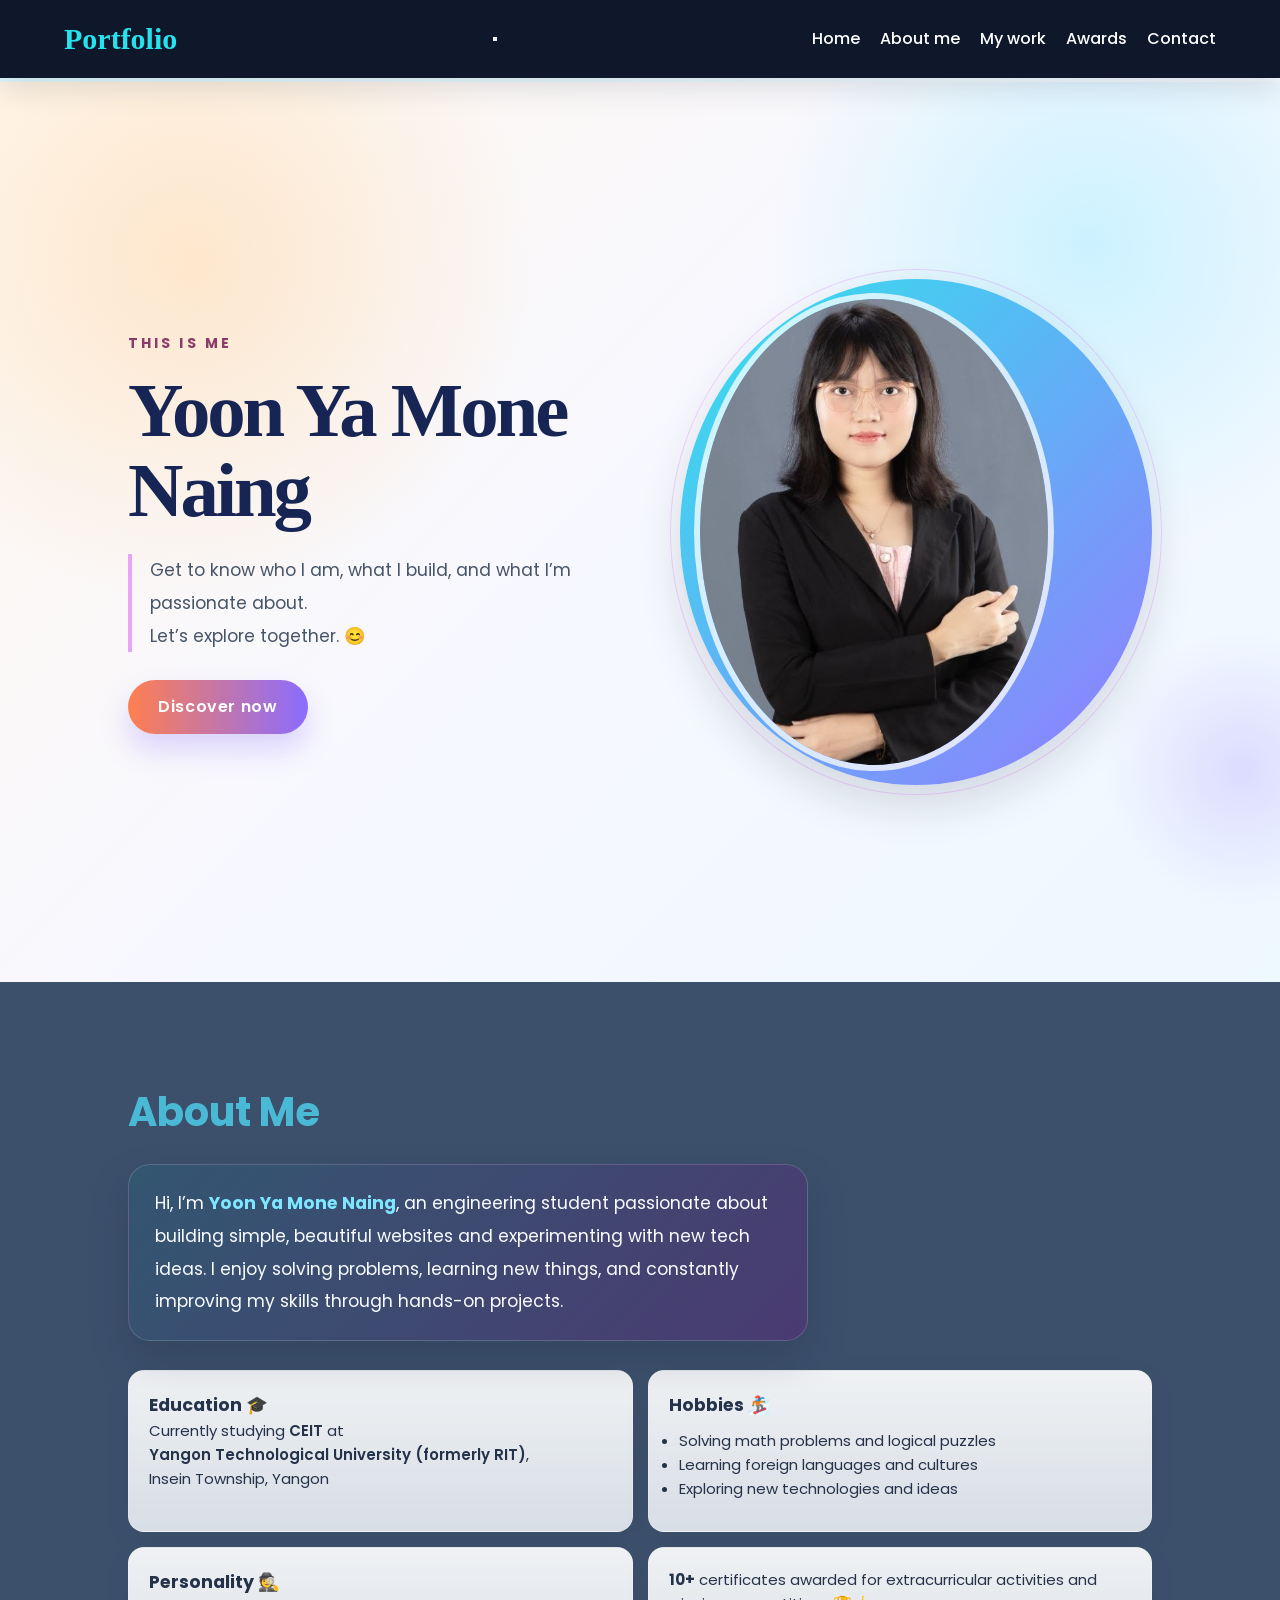
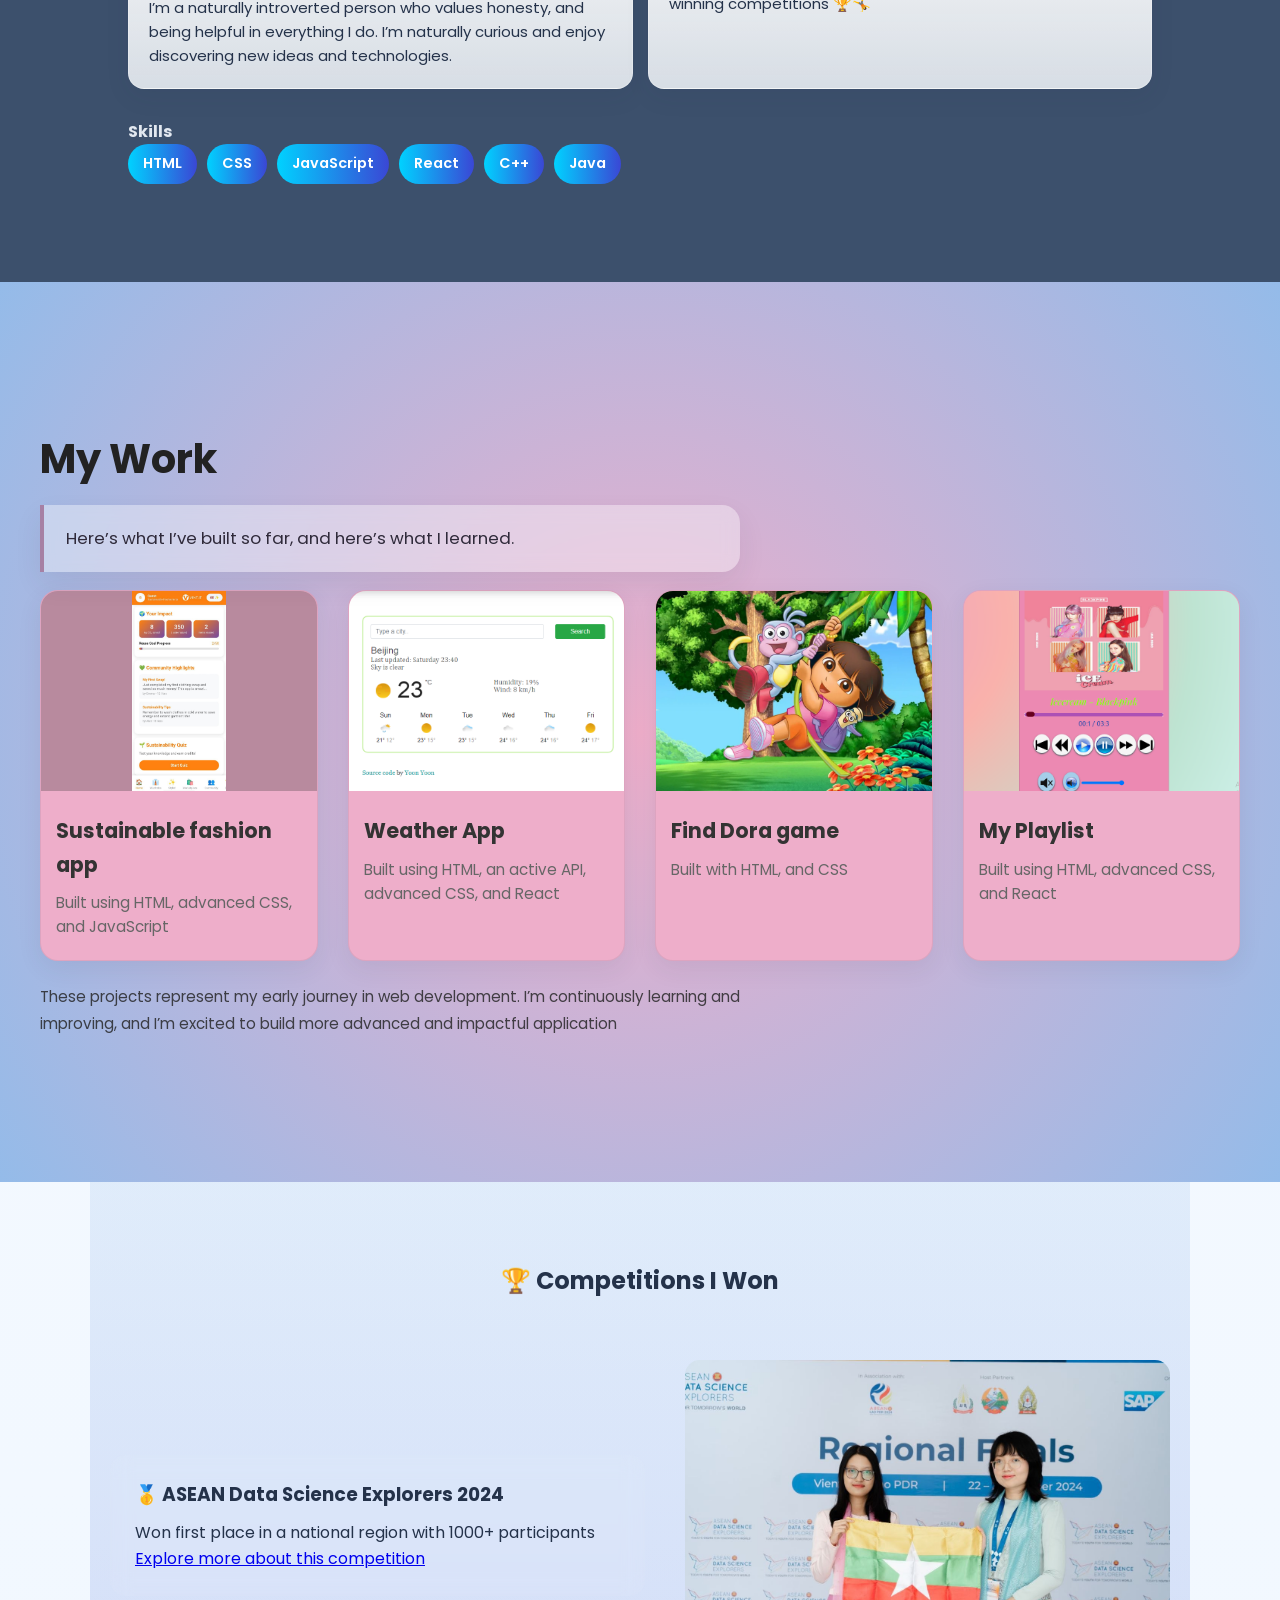
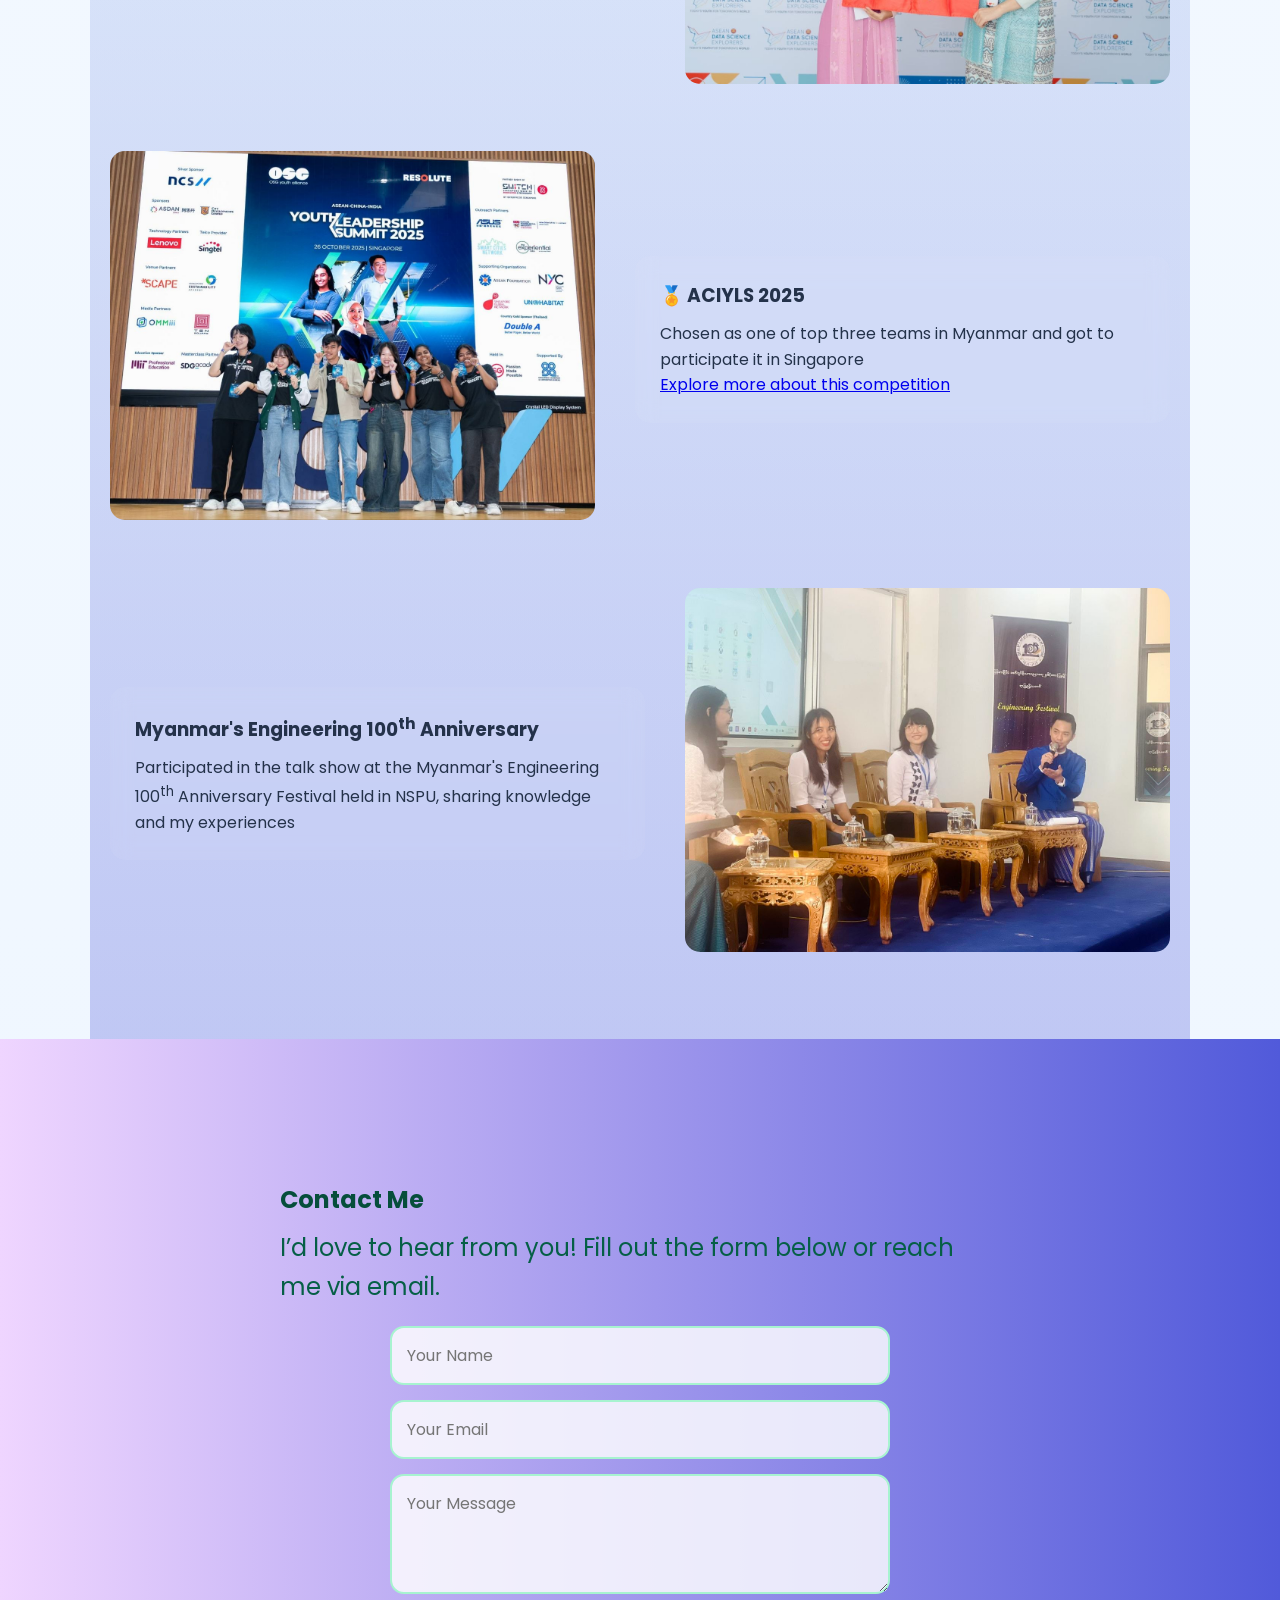
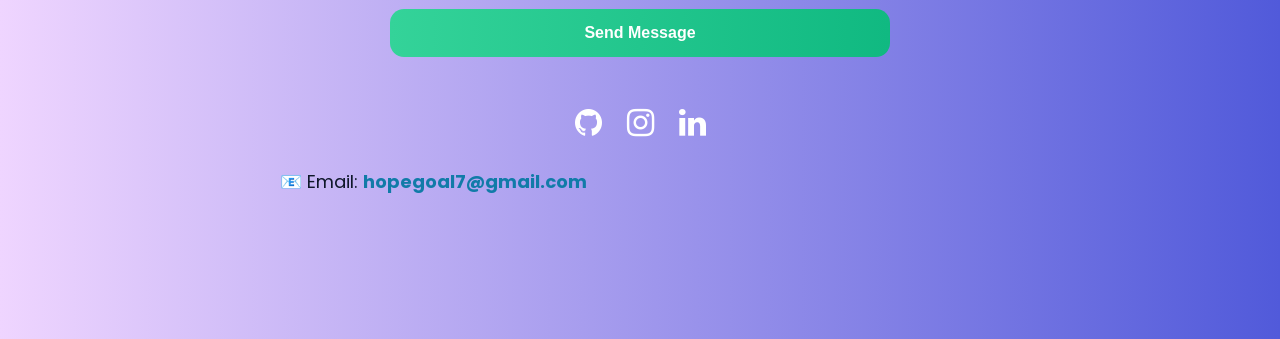
==== commit 2436280a: "Update index.html" ====
--- a/index.html
+++ b/index.html
@@ -12,13 +12,17 @@
   <header>
     <nav class="navbar">
       <div class="logo">Portfolio</div>
-      <ul class="nav-links">
+      <button class="nav-toggle" type="button" aria-label="Open navigation menu" aria-expanded="false" aria-controls="primary-navigation">
+        <span></span>
+        <span></span>
+        <span></span>
+      </button>
+      <ul class="nav-links" id="primary-navigation">
         <li><a href="#home">Home</a></li>
         <li><a href="#about">About me</a></li>
         <li><a href="#work">My work</a></li>
         <li><a href="#awards">Awards</a></li>
         <li><a href="#contact">Contact</a></li>
-        
       </ul>
     </nav>
   </header>
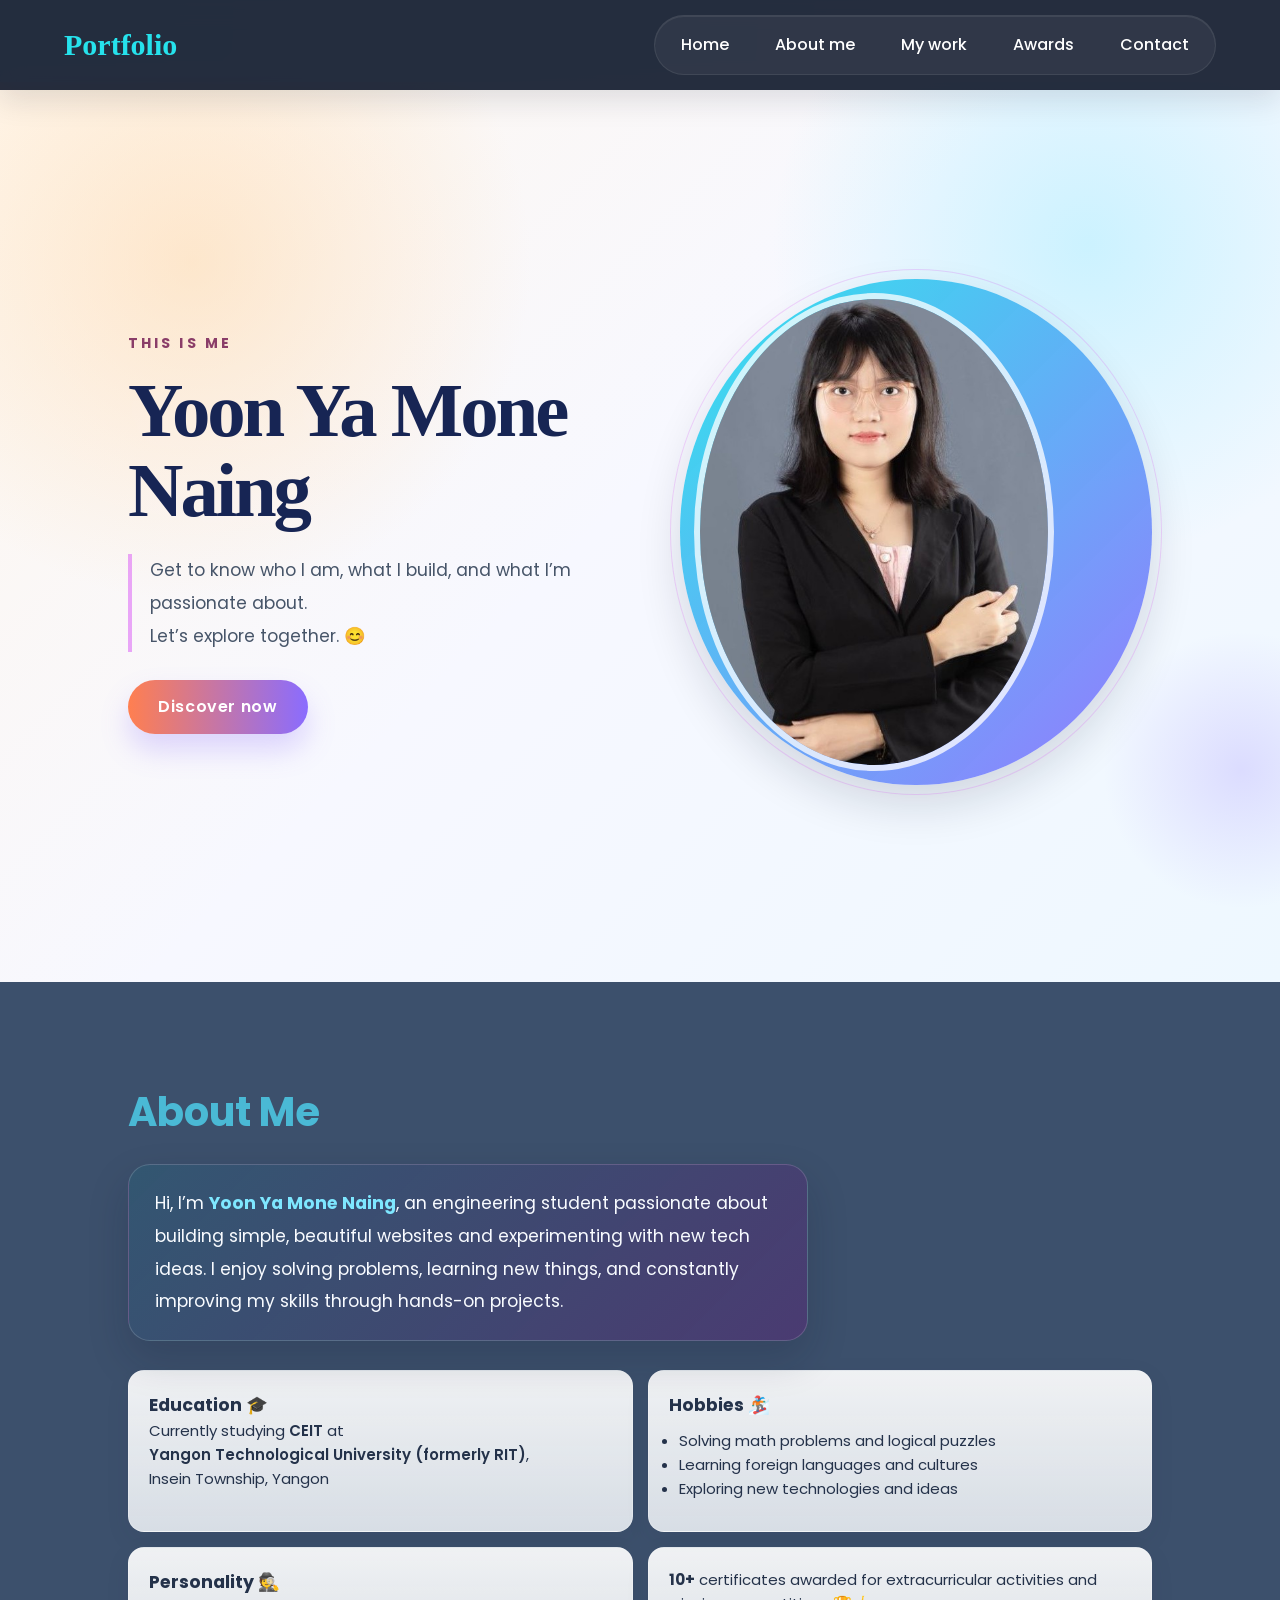
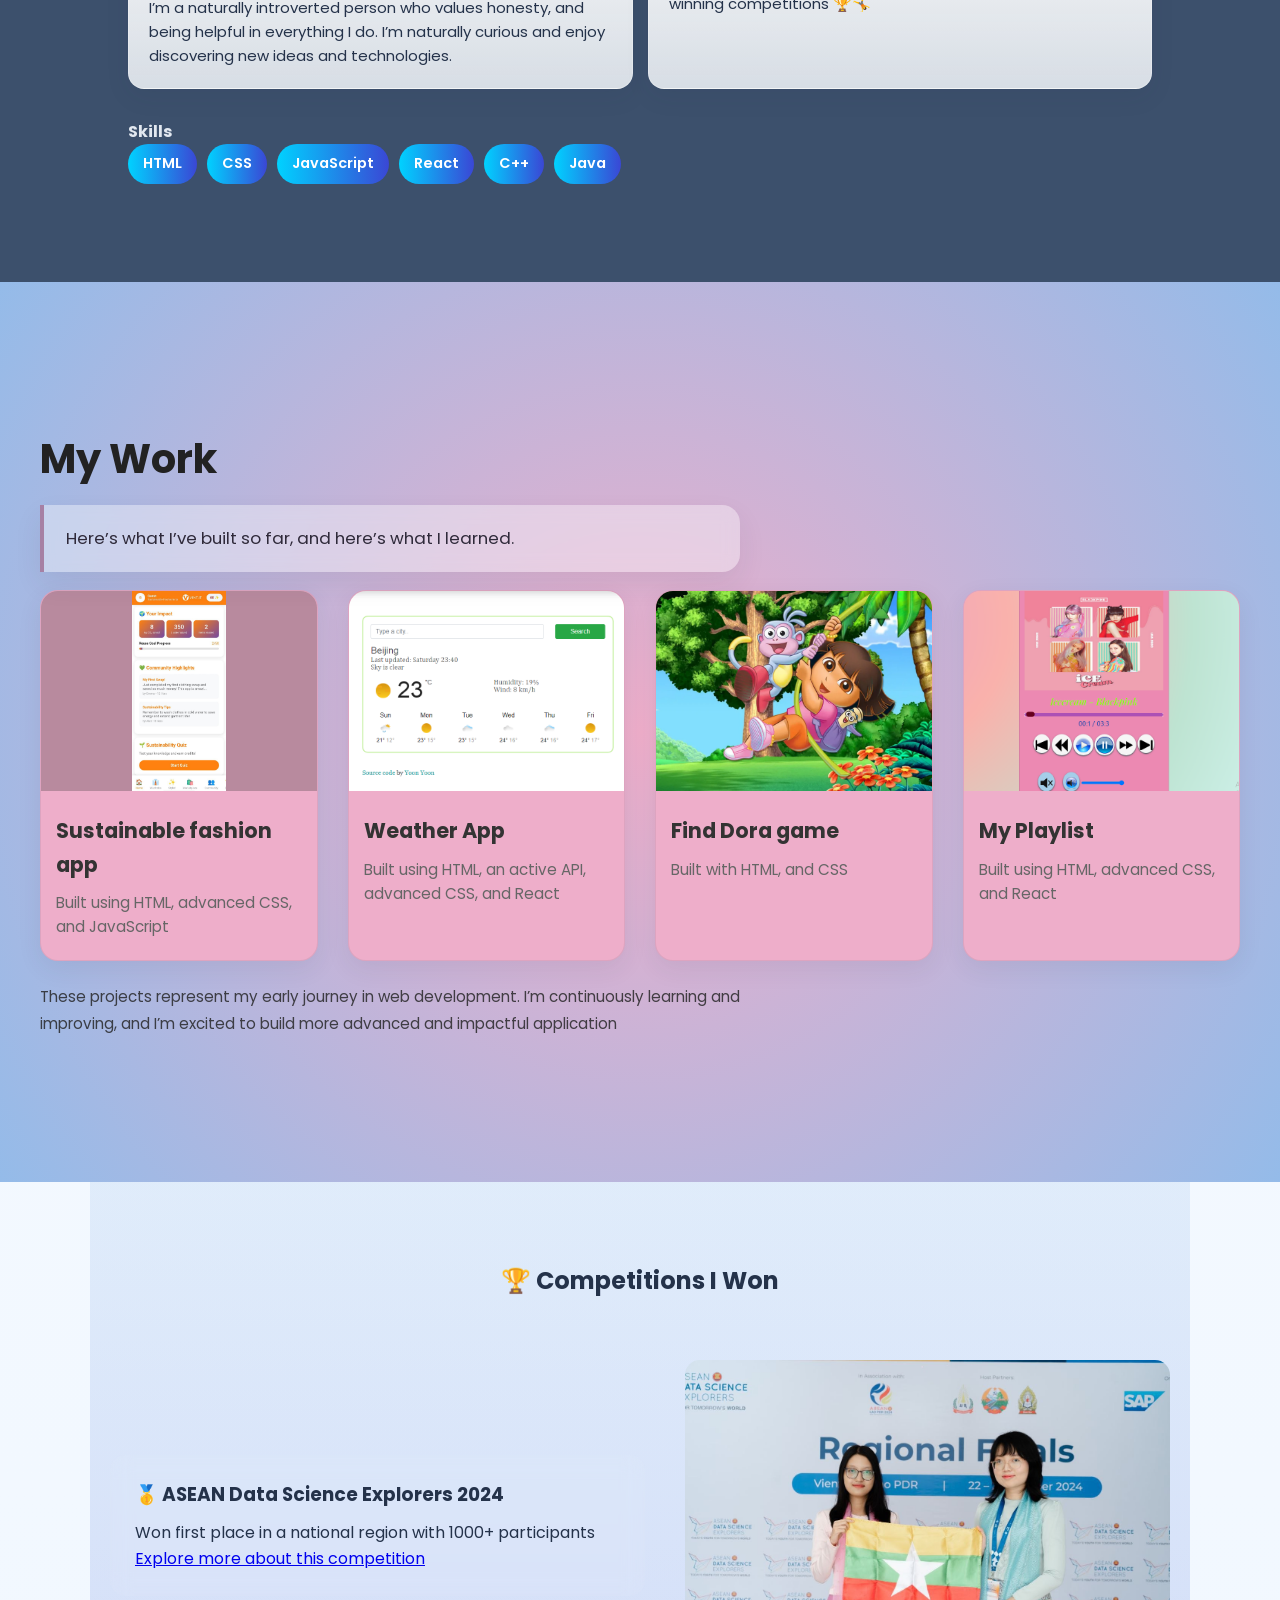
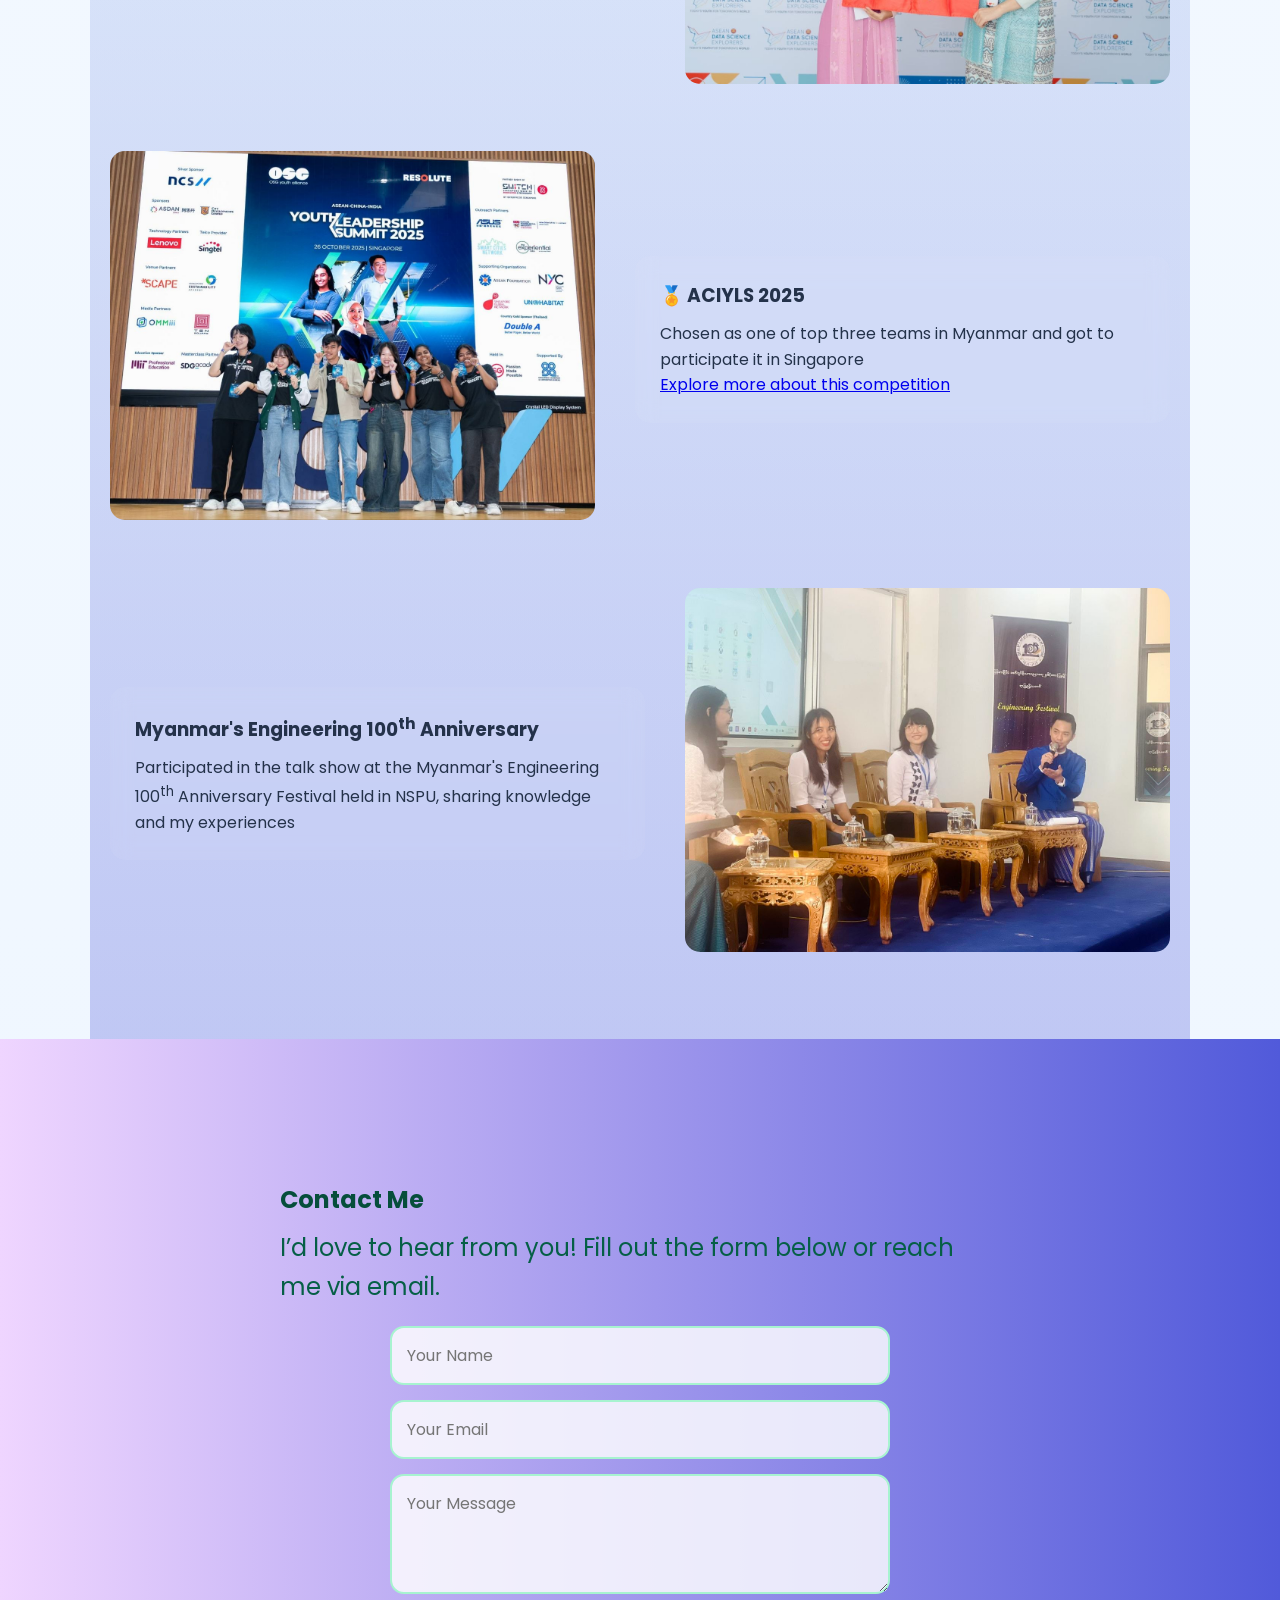
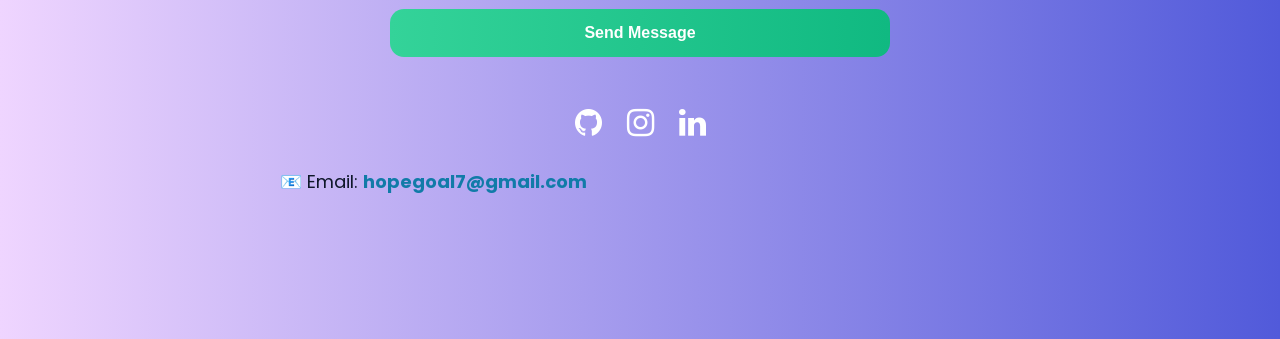
==== commit e3c355f0: "Update index.html" ====
--- a/index.html
+++ b/index.html
@@ -209,5 +209,35 @@
       </div>
     </div>
   </section>
+  <script>
+    const navToggle = document.querySelector('.nav-toggle');
+    const navLinks = document.querySelector('.nav-links');
+
+    if (navToggle && navLinks) {
+      const closeMenu = () => {
+        navLinks.classList.remove('is-open');
+        navToggle.classList.remove('is-open');
+        navToggle.setAttribute('aria-expanded', 'false');
+        navToggle.setAttribute('aria-label', 'Open navigation menu');
+      };
+
+      navToggle.addEventListener('click', () => {
+        const isOpen = navLinks.classList.toggle('is-open');
+        navToggle.classList.toggle('is-open', isOpen);
+        navToggle.setAttribute('aria-expanded', String(isOpen));
+        navToggle.setAttribute('aria-label', isOpen ? 'Close navigation menu' : 'Open navigation menu');
+      });
+
+      navLinks.querySelectorAll('a').forEach((link) => {
+        link.addEventListener('click', closeMenu);
+      });
+
+      window.addEventListener('resize', () => {
+        if (window.innerWidth > 640) {
+          closeMenu();
+        }
+      });
+    }
+  </script>
 </body>
 </html>
--- a/index.css
+++ b/index.css
@@ -38,7 +38,7 @@
 
 header {
   width: 100%;
-  background: #0f172a;
+  background: rgba(15, 23, 42, 0.9);
   padding: 15px 5%;
   box-shadow: 0 10px 30px rgba(15, 23, 42, 0.12);
   position: fixed; 
@@ -56,7 +56,7 @@
   gap: 24px;
   max-width: 1200px;
   margin: 0 auto;
-  flex-wrap: wrap;
+  position: relative;
 }
 
 .logo {
@@ -72,28 +72,88 @@
   text-shadow: 0 0 18px rgba(38, 226, 236, 0.4);
 }
 
+.nav-toggle {
+  display: none;
+  width: 52px;
+  height: 52px;
+  border: 1px solid rgba(255, 255, 255, 0.18);
+  border-radius: 16px;
+  background: rgba(255, 255, 255, 0.08);
+  align-items: center;
+  justify-content: center;
+  flex-direction: column;
+  gap: 6px;
+  cursor: pointer;
+  transition: background 0.3s ease, border-color 0.3s ease, transform 0.3s ease;
+}
+
+.nav-toggle:hover {
+  background: rgba(255, 255, 255, 0.14);
+  border-color: rgba(38, 226, 236, 0.45);
+}
+
+.nav-toggle:focus-visible,
+.nav-links li a:focus-visible {
+  outline: 2px solid #7ee7ff;
+  outline-offset: 3px;
+}
+
+.nav-toggle span {
+  width: 22px;
+  height: 2px;
+  border-radius: 999px;
+  background: #fff;
+  transition: transform 0.3s ease, opacity 0.3s ease;
+}
+
+.nav-toggle.is-open span:nth-child(1) {
+  transform: translateY(8px) rotate(45deg);
+}
+
+.nav-toggle.is-open span:nth-child(2) {
+  opacity: 0;
+}
+
+.nav-toggle.is-open span:nth-child(3) {
+  transform: translateY(-8px) rotate(-45deg);
+}
+
 .nav-links {
   list-style: none;
   display: flex;
-  flex-wrap: wrap;
-  justify-content: center;
-  gap: 20px;
+  align-items: center;
+  gap: 10px;
+  padding: 8px;
+  border: 1px solid rgba(255, 255, 255, 0.08);
+  border-radius: 999px;
+  background: rgba(255, 255, 255, 0.05);
+  box-shadow: inset 0 1px 0 rgba(255, 255, 255, 0.08);
+}
+
+.nav-links li {
+  list-style: none;
 }
 
 .nav-links li a {
   position: relative;
+  display: inline-flex;
+  align-items: center;
+  justify-content: center;
+  min-height: 42px;
+  padding: 0 18px;
+  border-radius: 999px;
   text-decoration: none;
   color: #fff;
   font-weight: 500;
-  transition: color 0.3s ease, transform 0.3s ease;
+  transition: color 0.3s ease, transform 0.3s ease, background 0.3s ease;
 }
 
 .nav-links li a::after {
   content: "";
   position: absolute;
-  left: 0;
-  bottom: -6px;
-  width: 100%;
+  left: 18px;
+  right: 18px;
+  bottom: 8px;
   height: 2px;
   background: linear-gradient(90deg, #26e2ec, var(--accent));
   transform: scaleX(0);
@@ -103,12 +163,17 @@
 
 .nav-links li a.active,
 .nav-links li a:hover {
-  color: #d236f5;
+  color: #fff;
+  background: rgba(38, 226, 236, 0.16);
   transform: translateY(-2px);
 }
 
 .nav-links li a.active::after,
 .nav-links li a:hover::after {
+  transform: scaleX(1);
+}
+
+.nav-links li a:focus-visible::after {
   transform: scaleX(1);
 }
 
@@ -733,7 +798,7 @@
 
 @media (max-width: 900px) {
   body {
-    padding-top: 110px;
+    padding-top: 92px;
   }
 
   section {
@@ -775,27 +840,72 @@
 
 @media (max-width: 640px) {
   body {
-    padding-top: 132px;
+    padding-top: 88px;
   }
 
   header {
-    padding: 14px 6%;
+    padding: 12px 5%;
   }
 
   .navbar {
-    justify-content: center;
+    gap: 16px;
   }
 
   .logo {
     font-size: 26px;
   }
 
+  .nav-toggle {
+    display: inline-flex;
+    margin-left: auto;
+  }
+
   .nav-links {
-    gap: 12px 18px;
+    position: absolute;
+    top: calc(100% + 14px);
+    left: 0;
+    right: 0;
+    display: flex;
+    flex-direction: column;
+    align-items: stretch;
+    gap: 8px;
+    padding: 14px;
+    border-radius: 24px;
+    background: rgba(15, 23, 42, 0.96);
+    border: 1px solid rgba(126, 231, 255, 0.18);
+    box-shadow: 0 18px 40px rgba(15, 23, 42, 0.28);
+    transform: translateY(-12px);
+    opacity: 0;
+    visibility: hidden;
+    pointer-events: none;
+    transition: opacity 0.3s ease, transform 0.3s ease, visibility 0.3s ease;
+  }
+
+  .nav-links.is-open {
+    transform: translateY(0);
+    opacity: 1;
+    visibility: visible;
+    pointer-events: auto;
+  }
+
+  .nav-links li {
+    width: 100%;
   }
 
   .nav-links li a {
-    font-size: 0.95rem;
+    width: 100%;
+    justify-content: flex-start;
+    padding: 14px 16px;
+    font-size: 1rem;
+    border-radius: 16px;
+    background: rgba(255, 255, 255, 0.04);
+  }
+
+  .nav-links li a::after {
+    left: 16px;
+    right: auto;
+    width: 28px;
+    bottom: 10px;
   }
 
   .myphoto,
